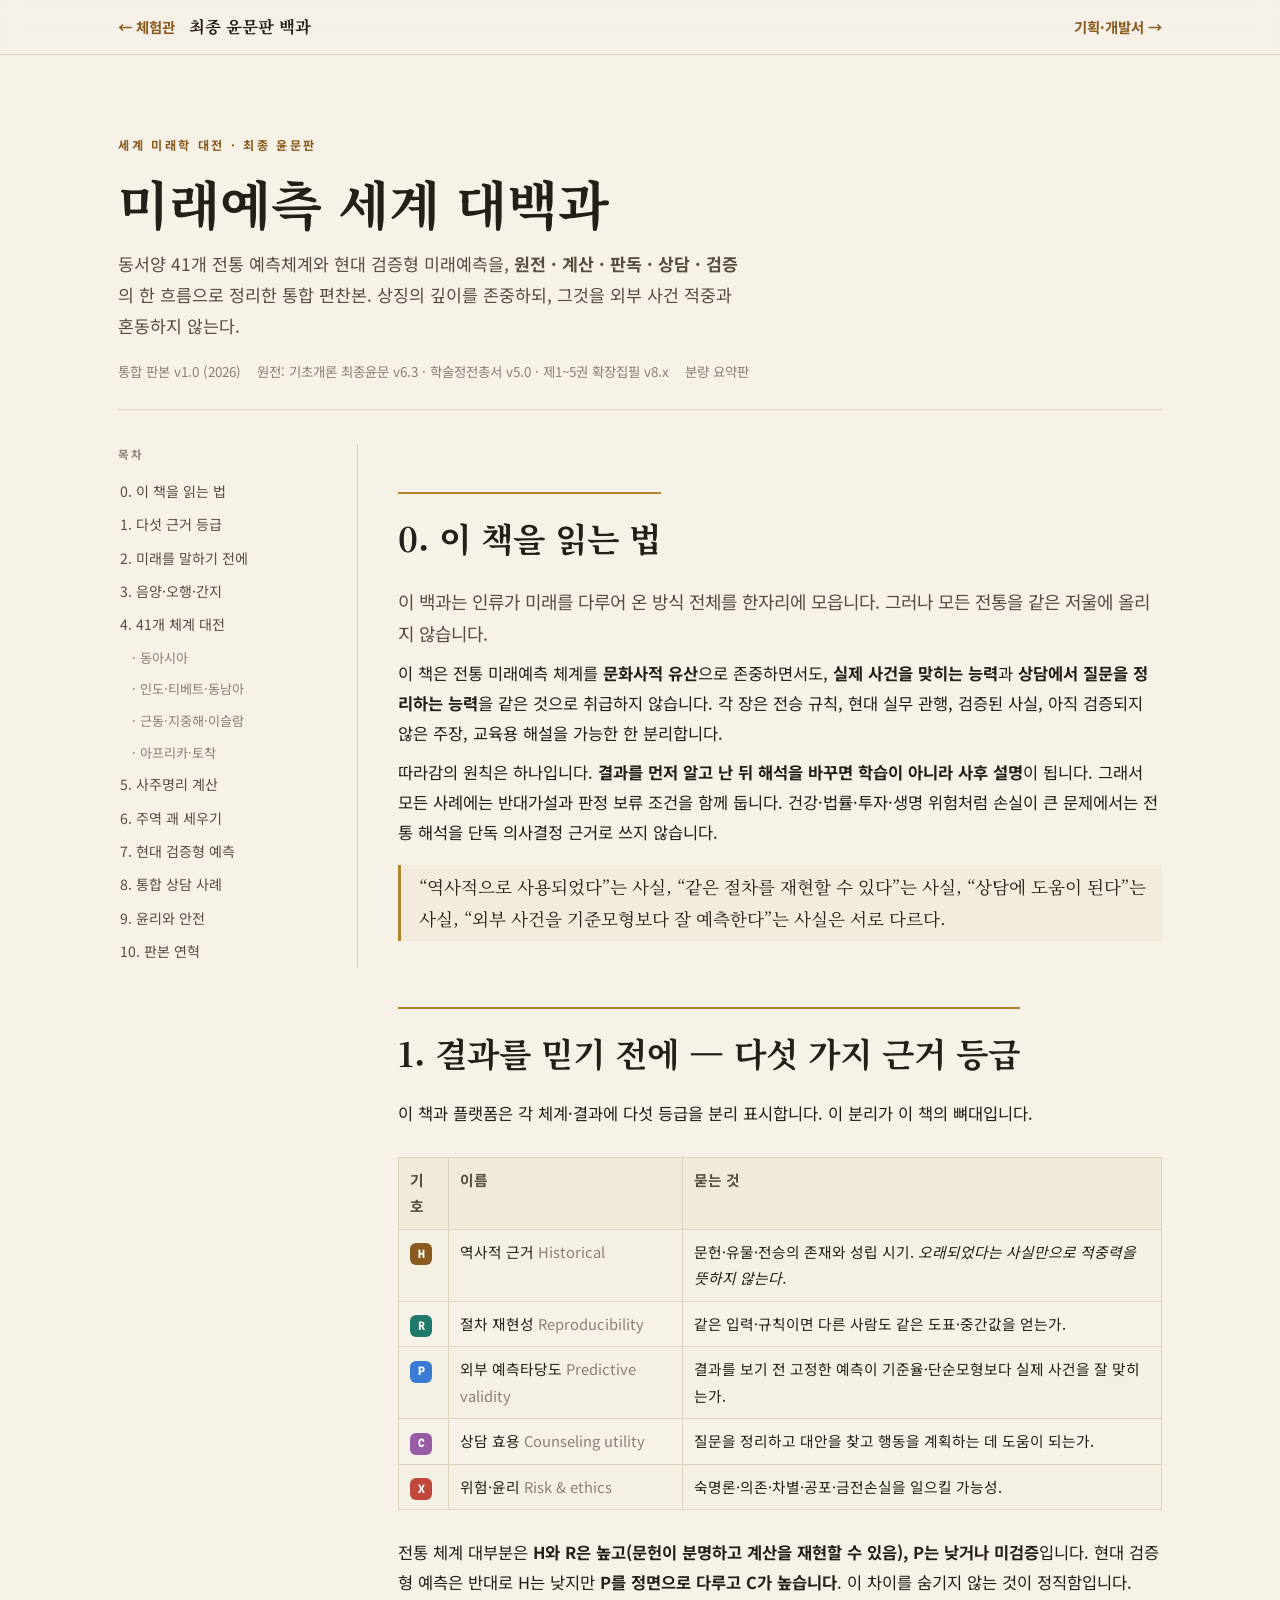
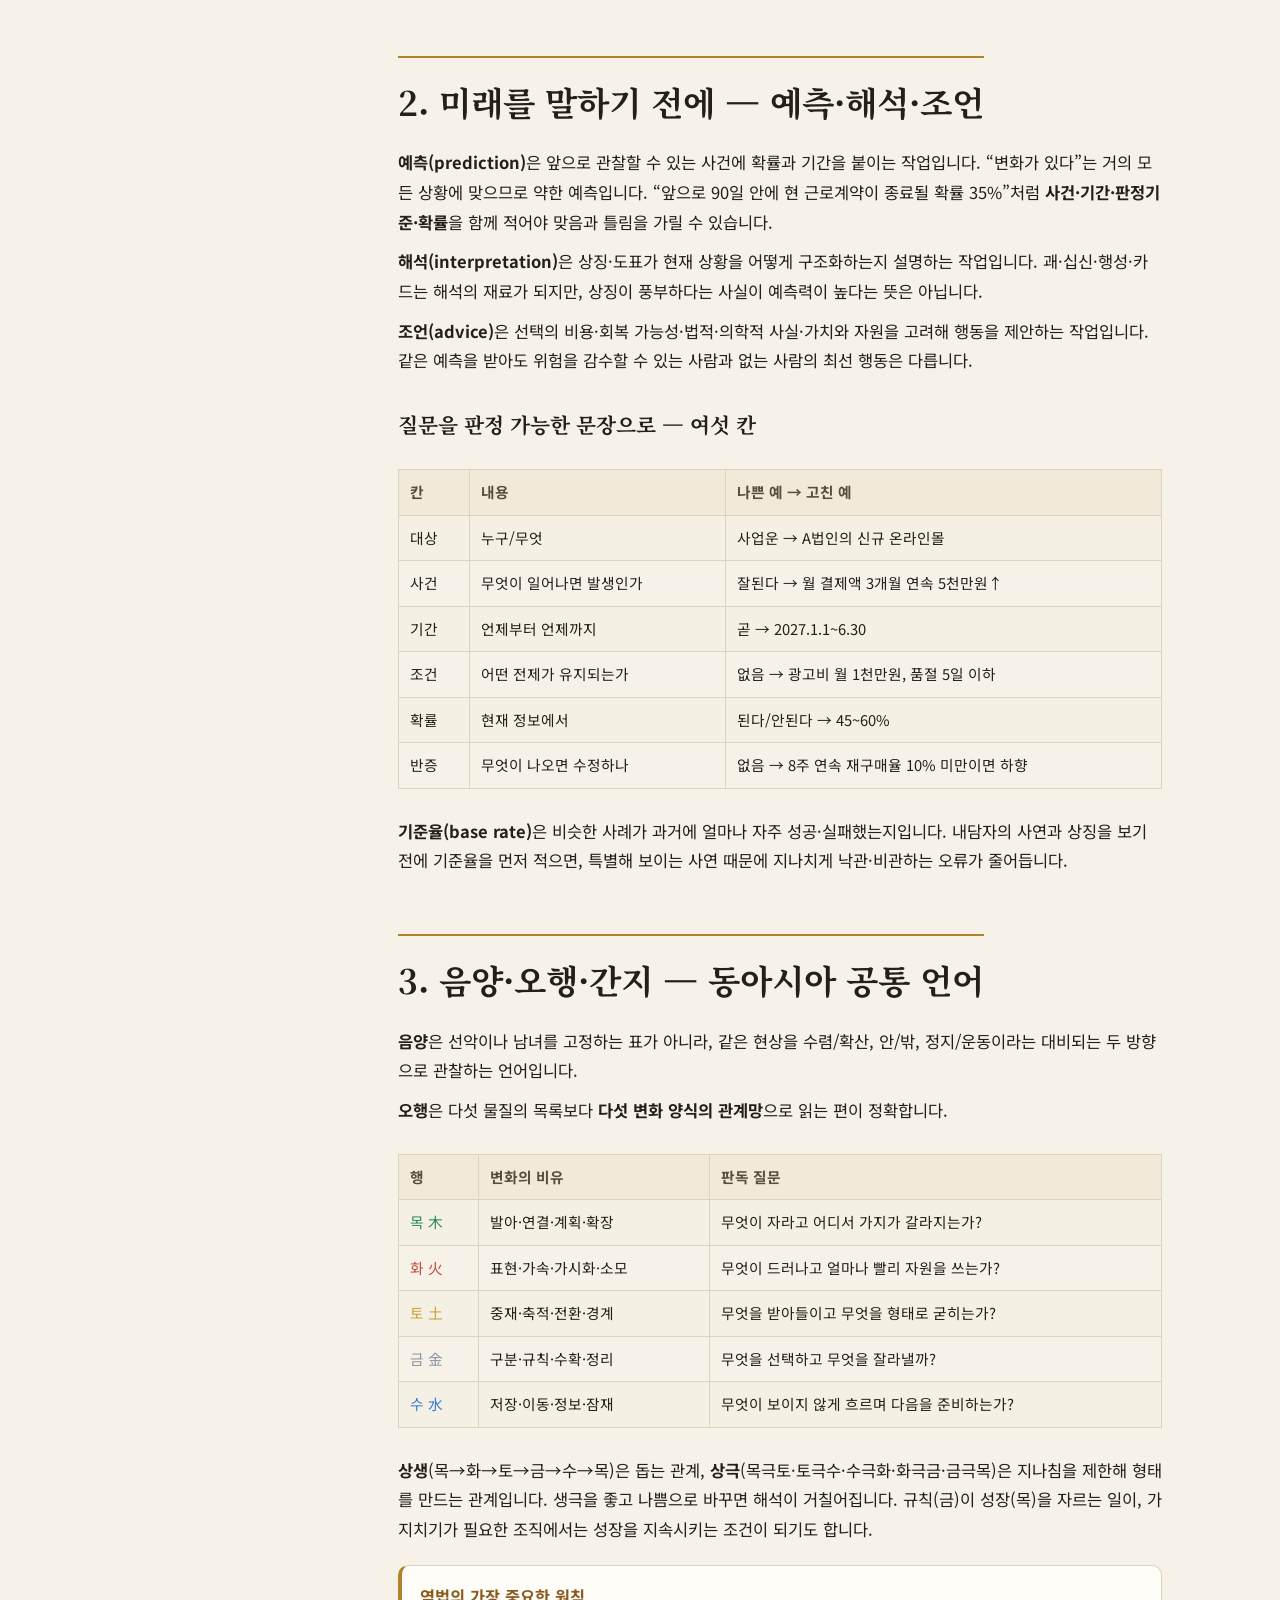
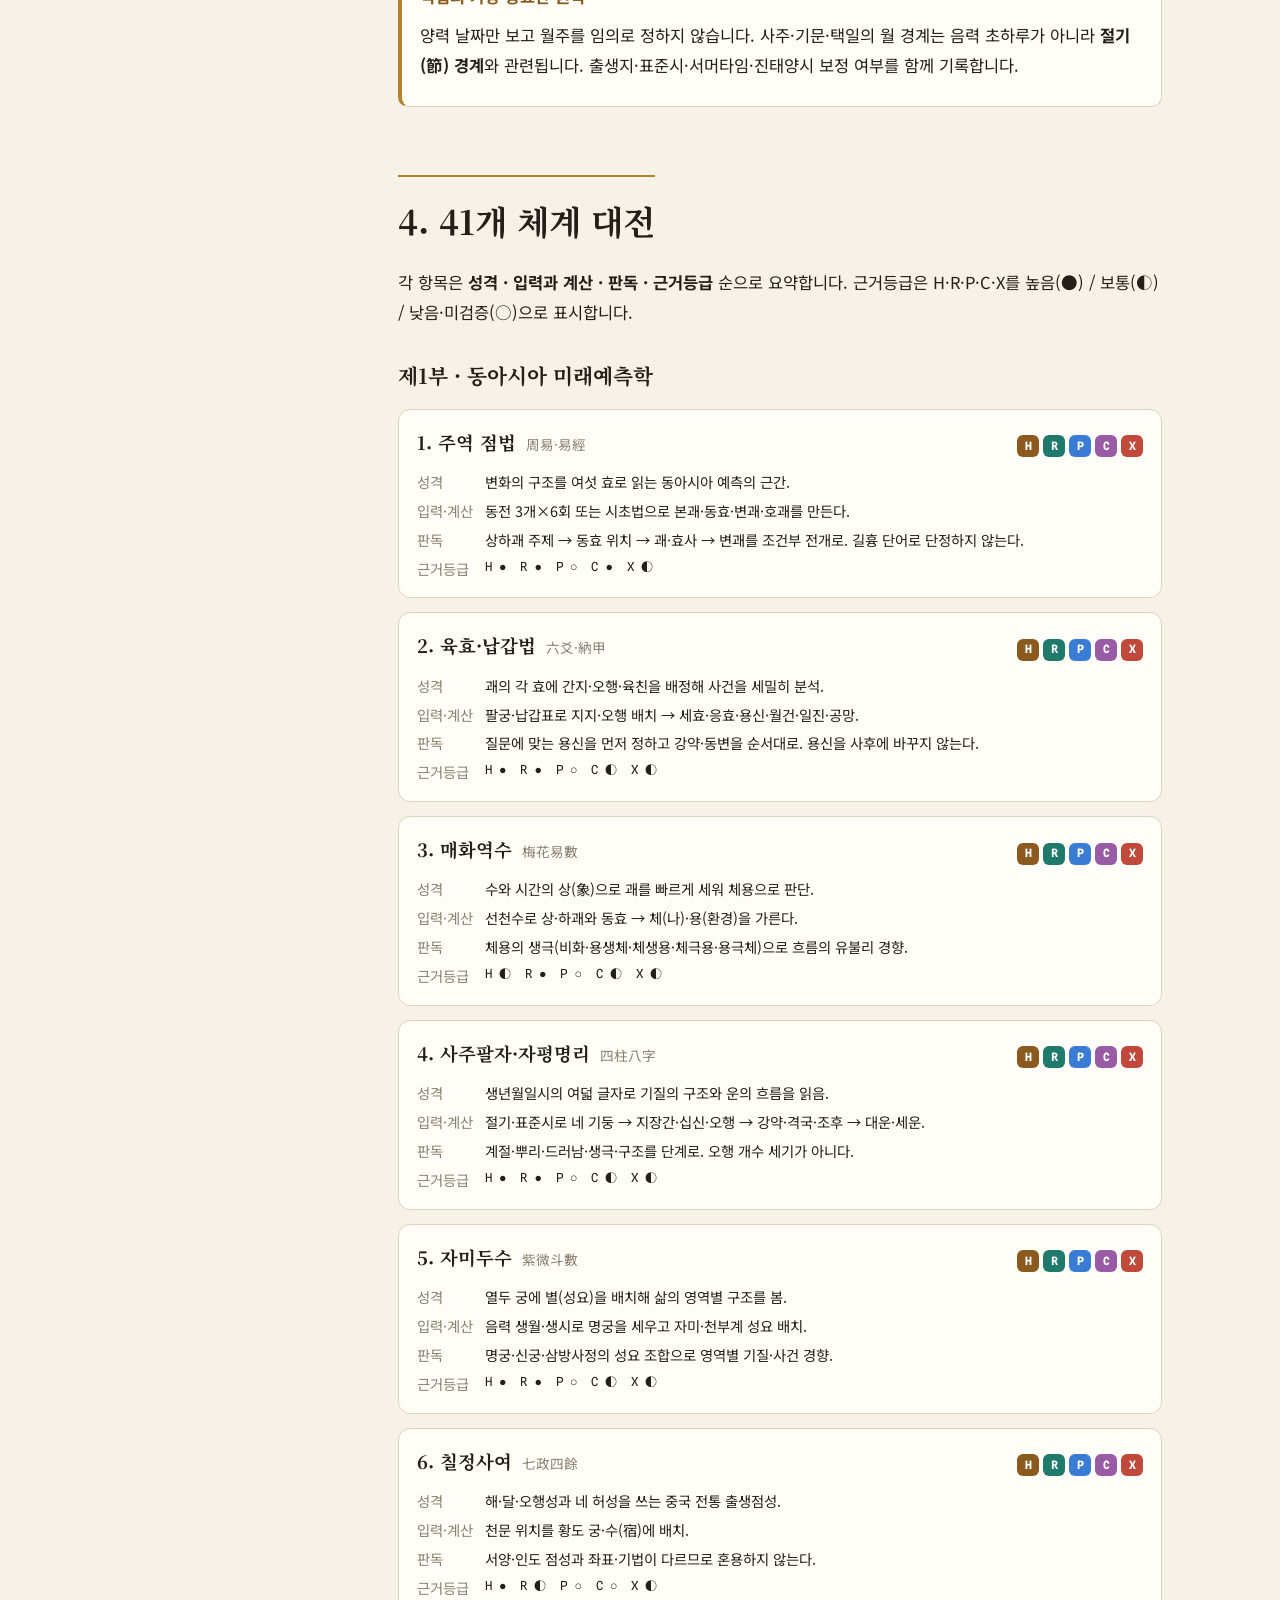
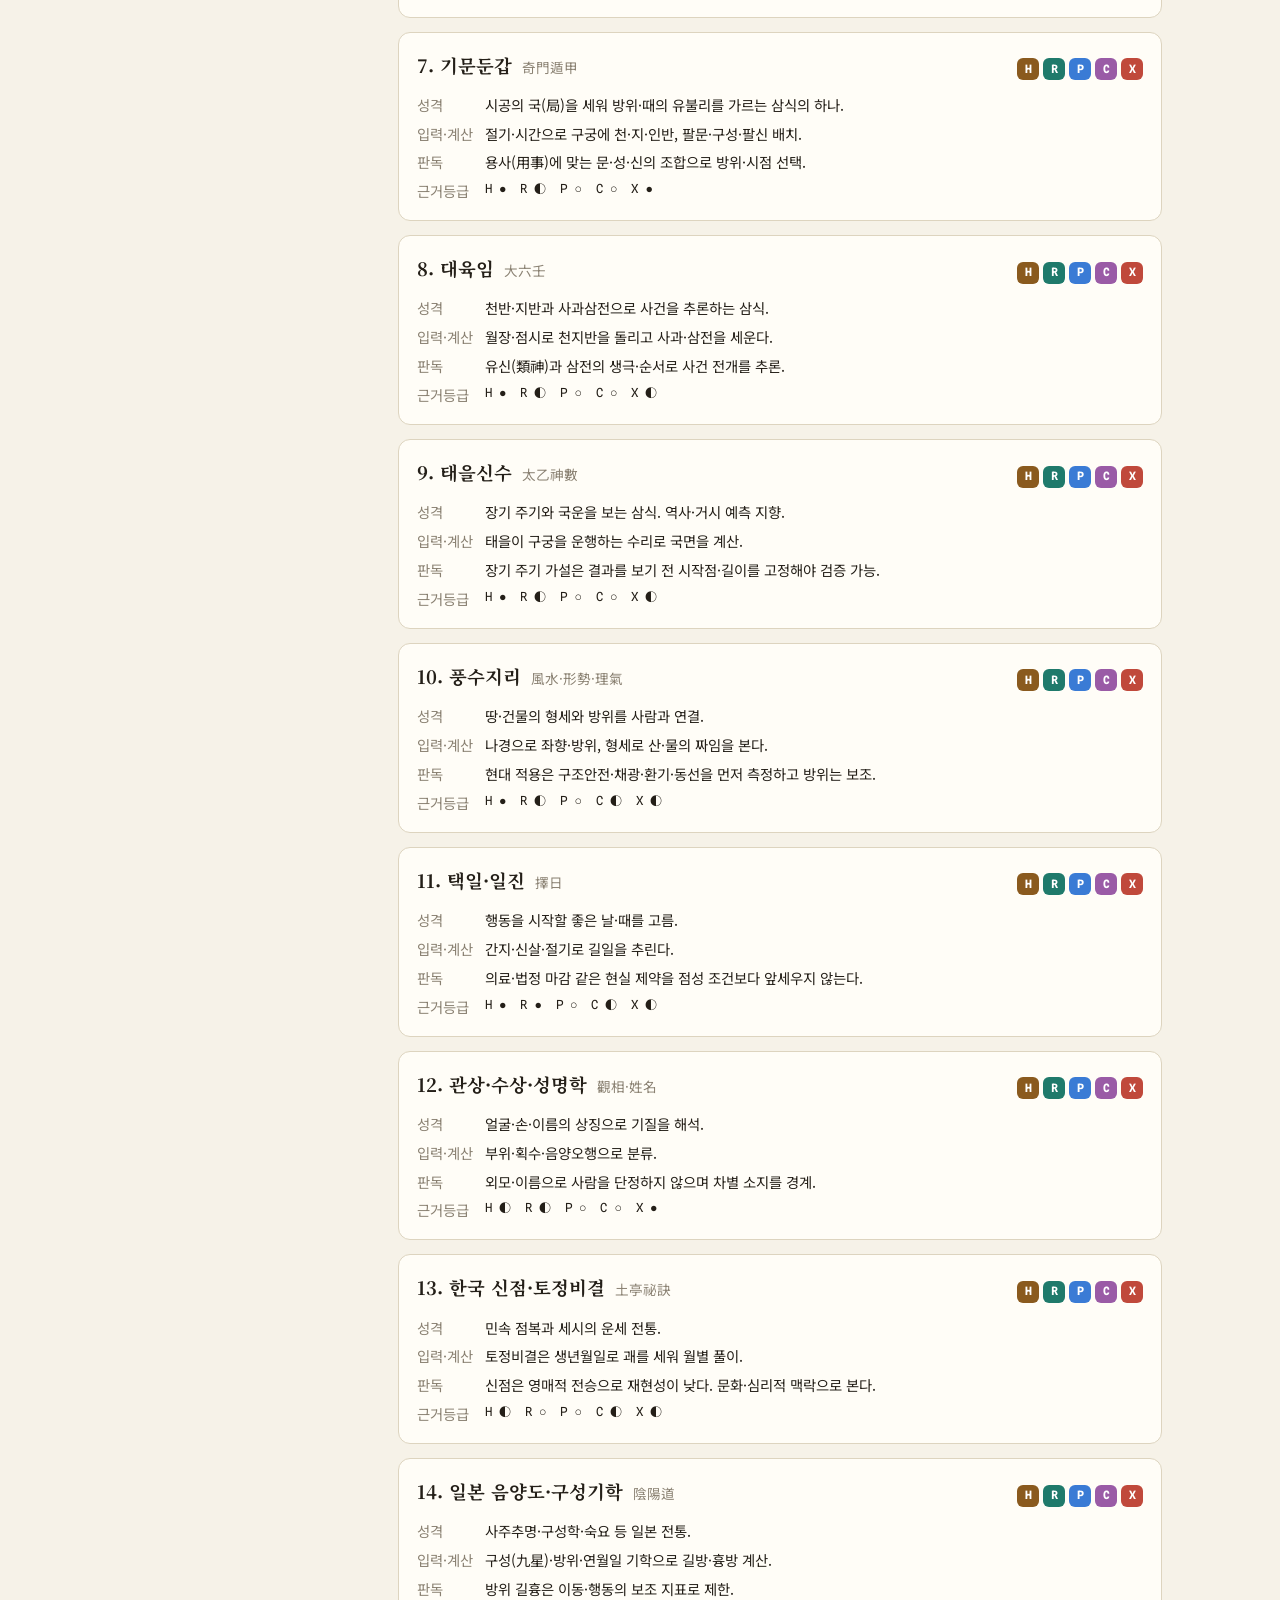
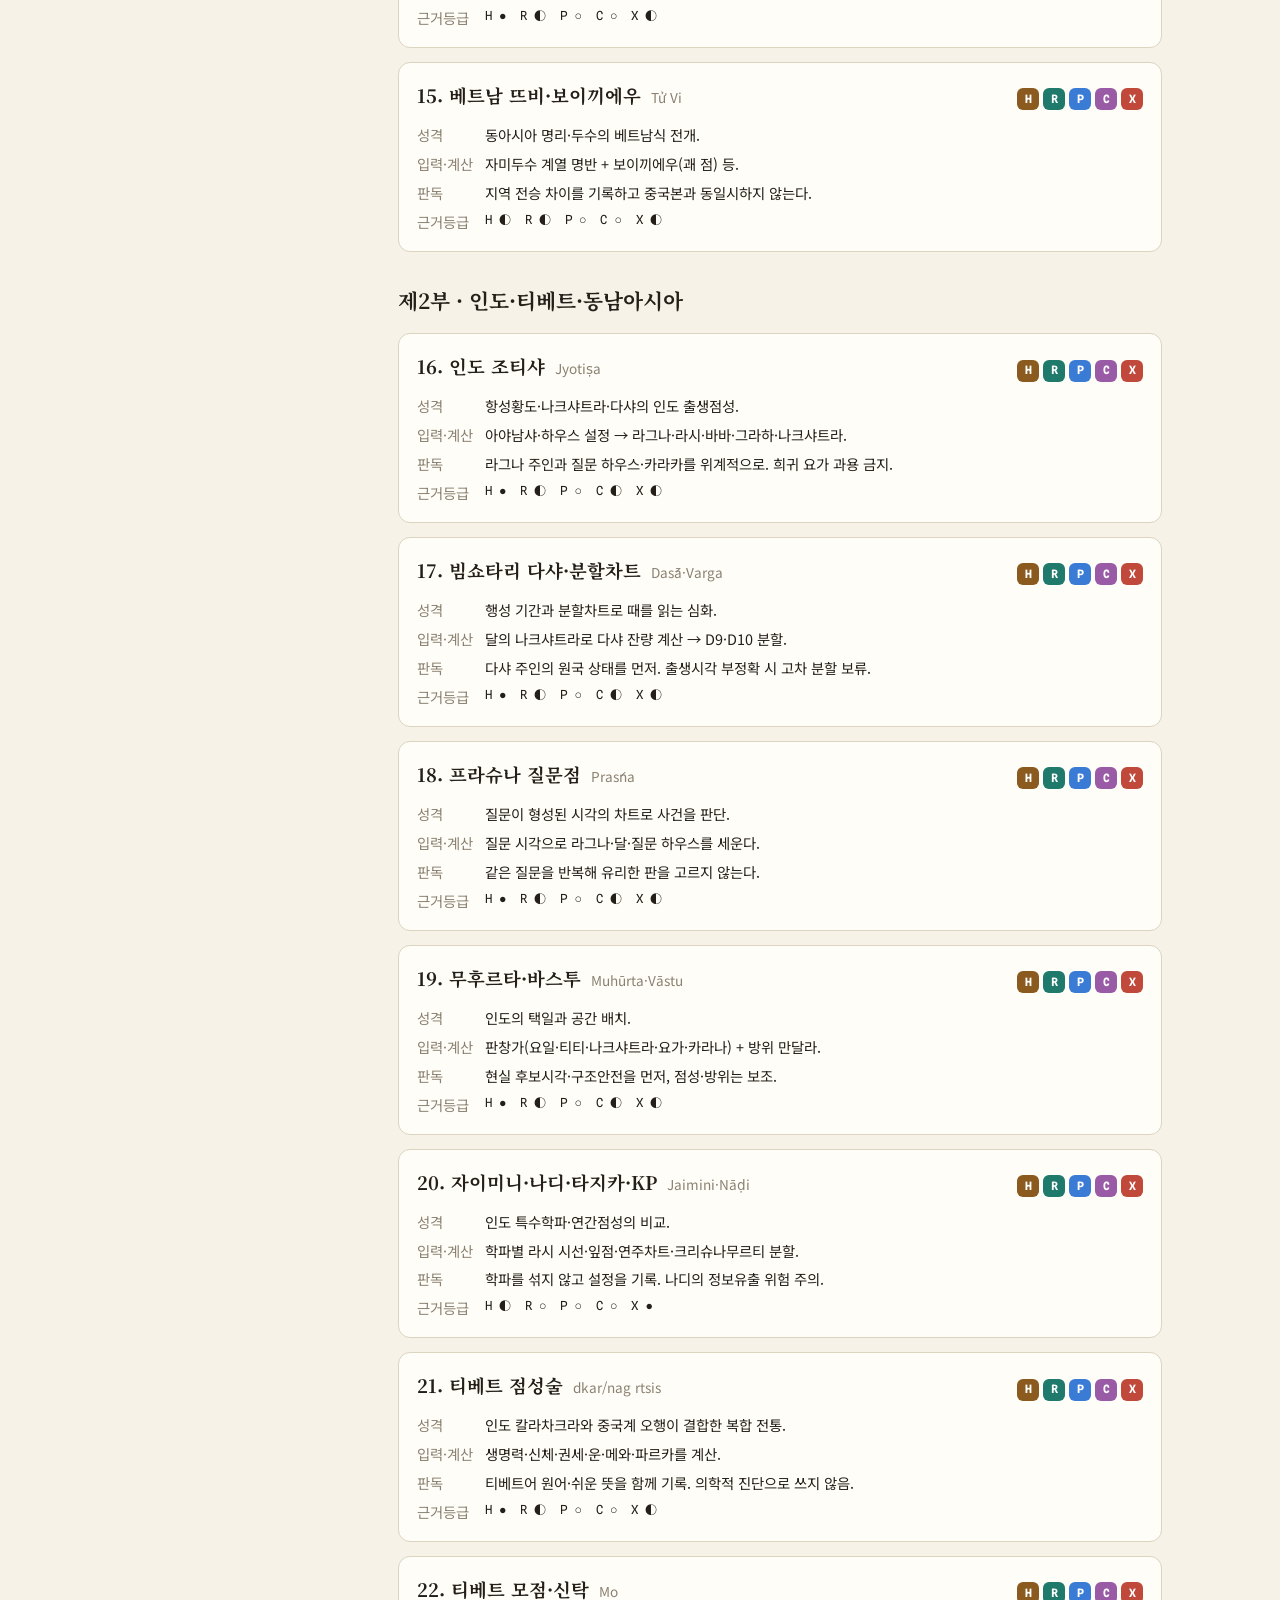
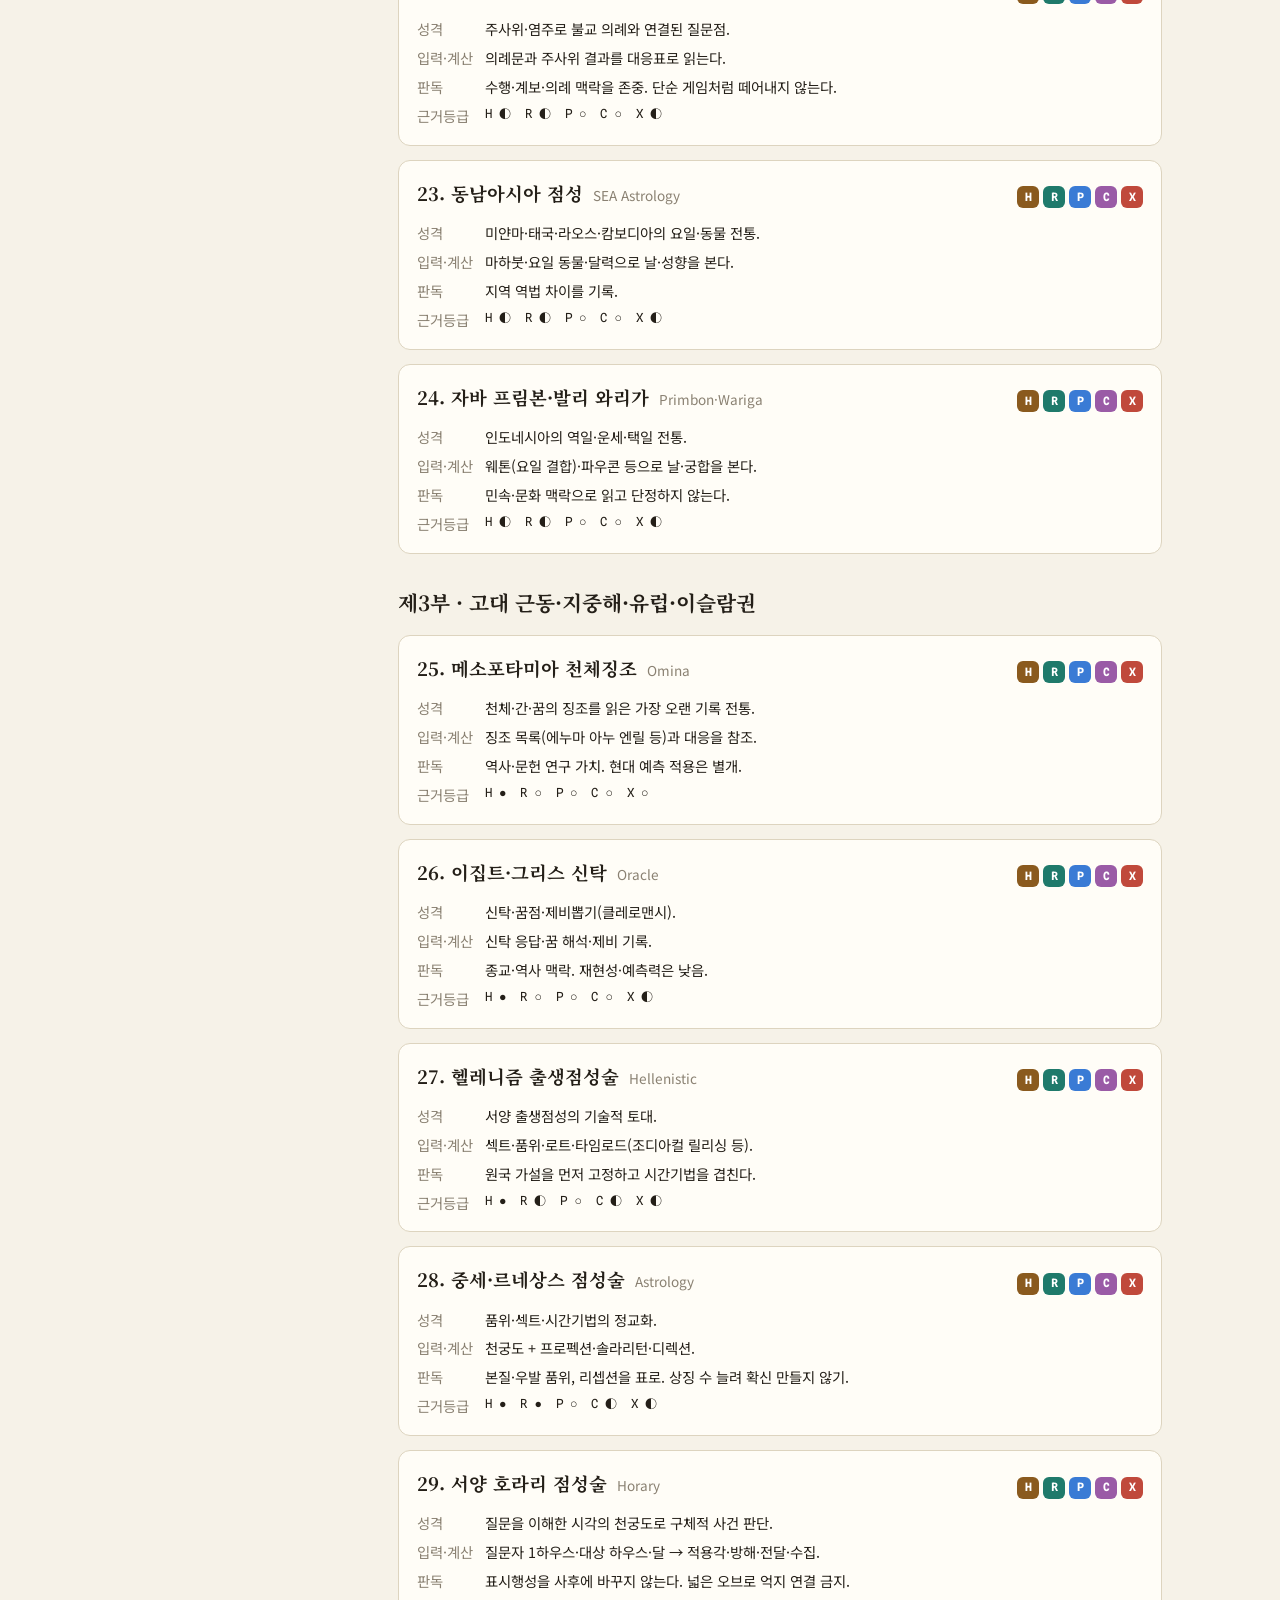
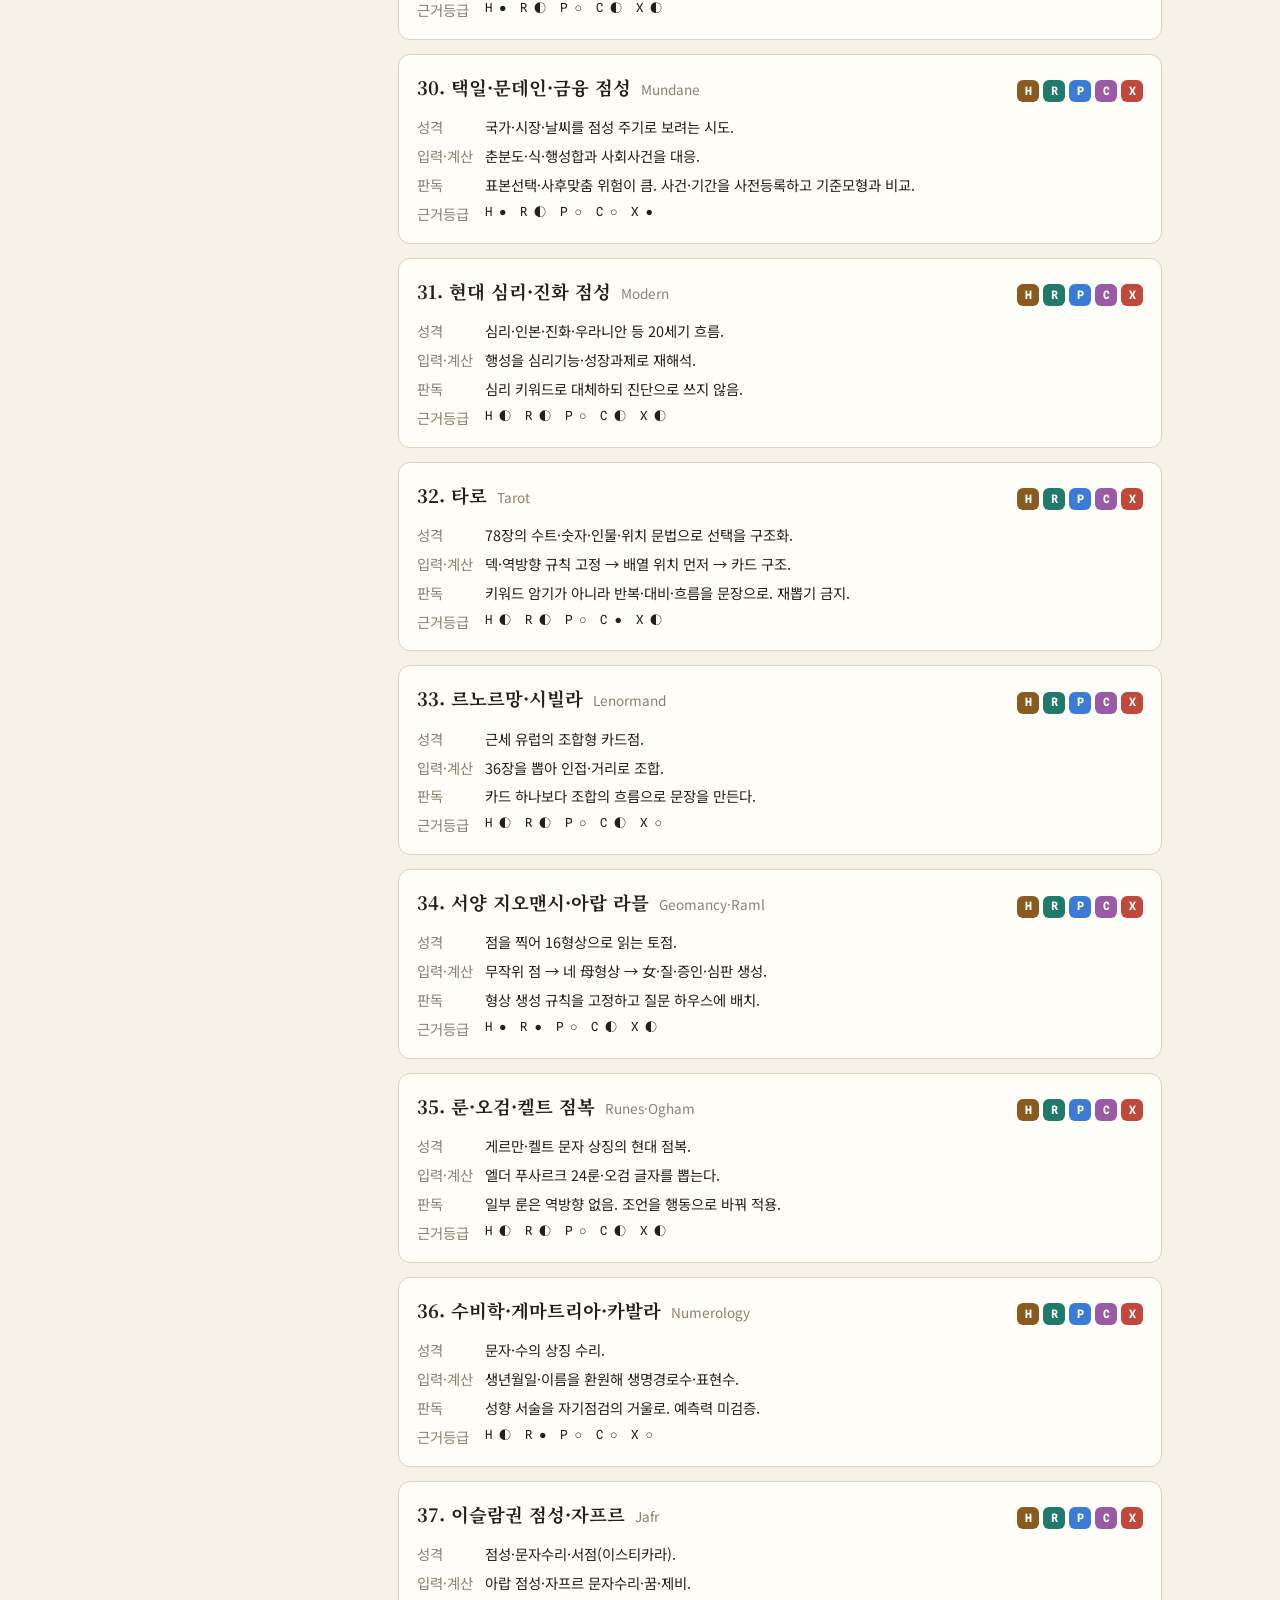
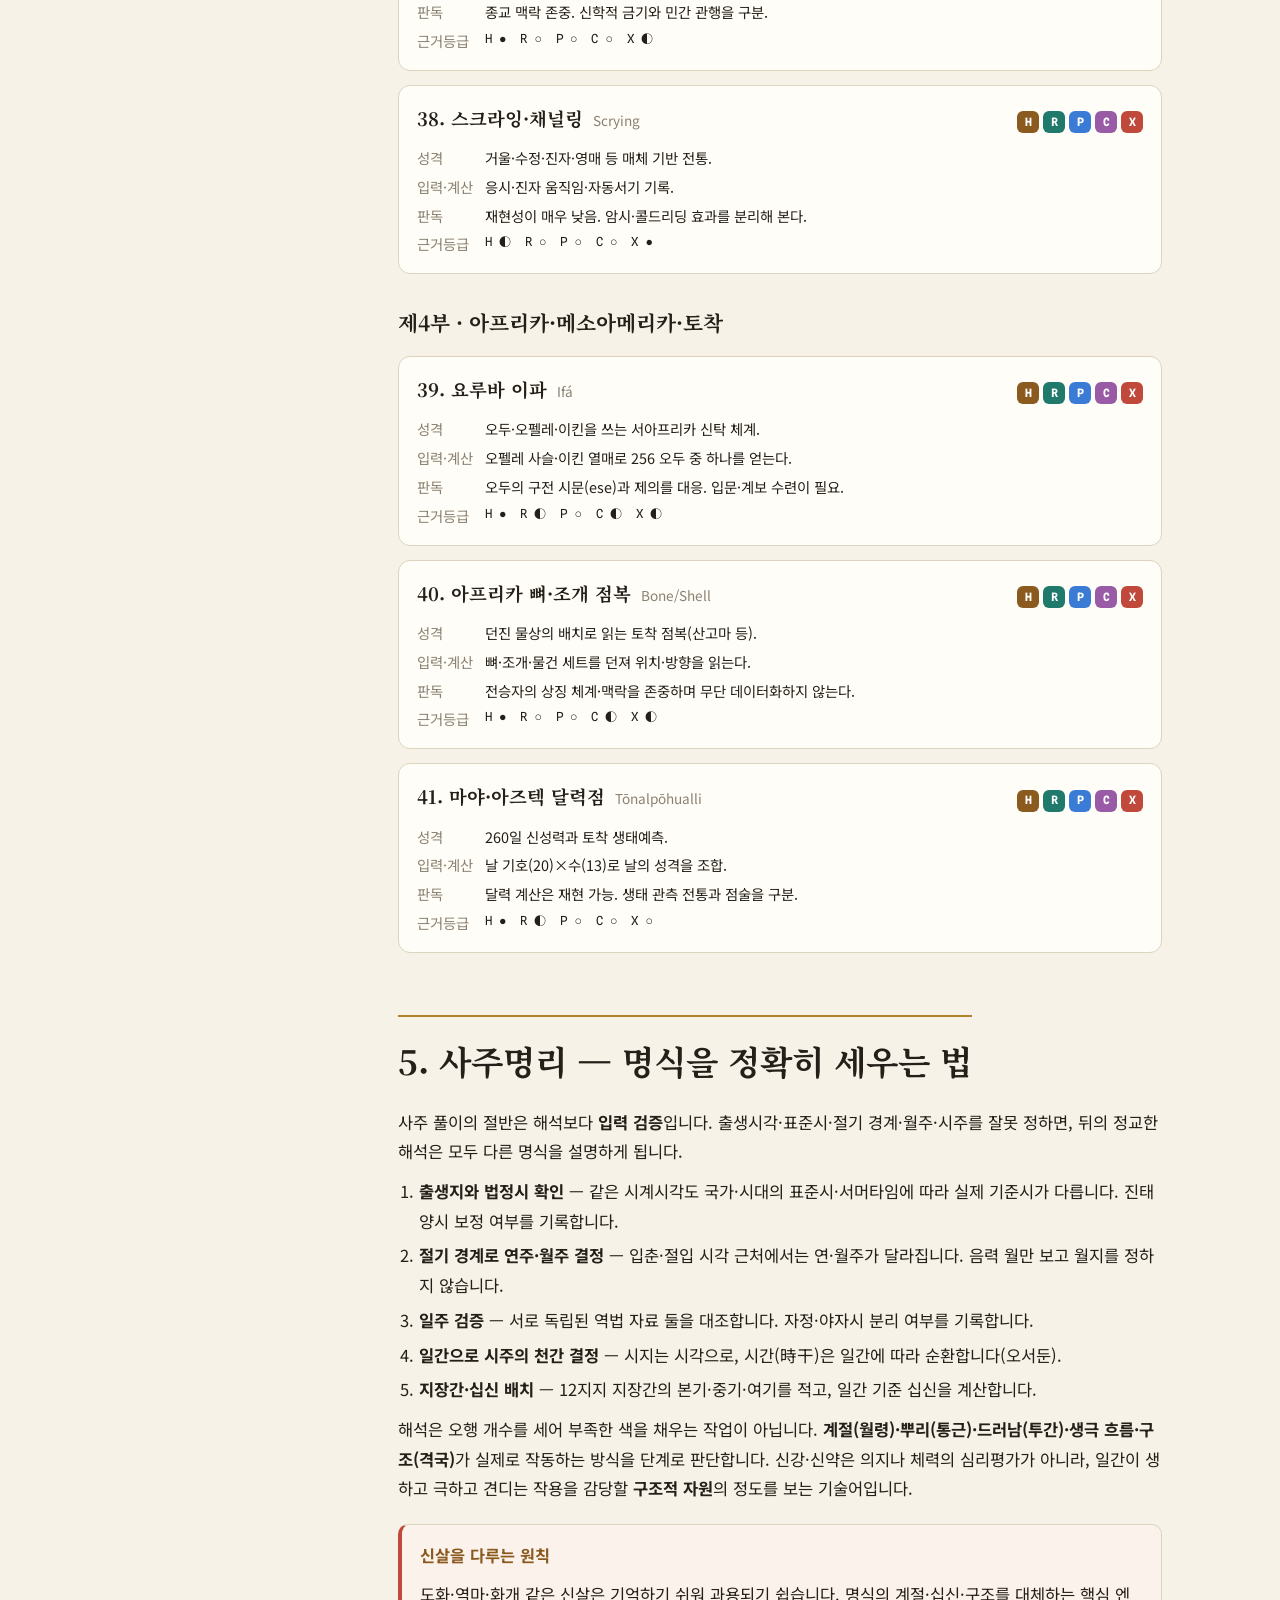
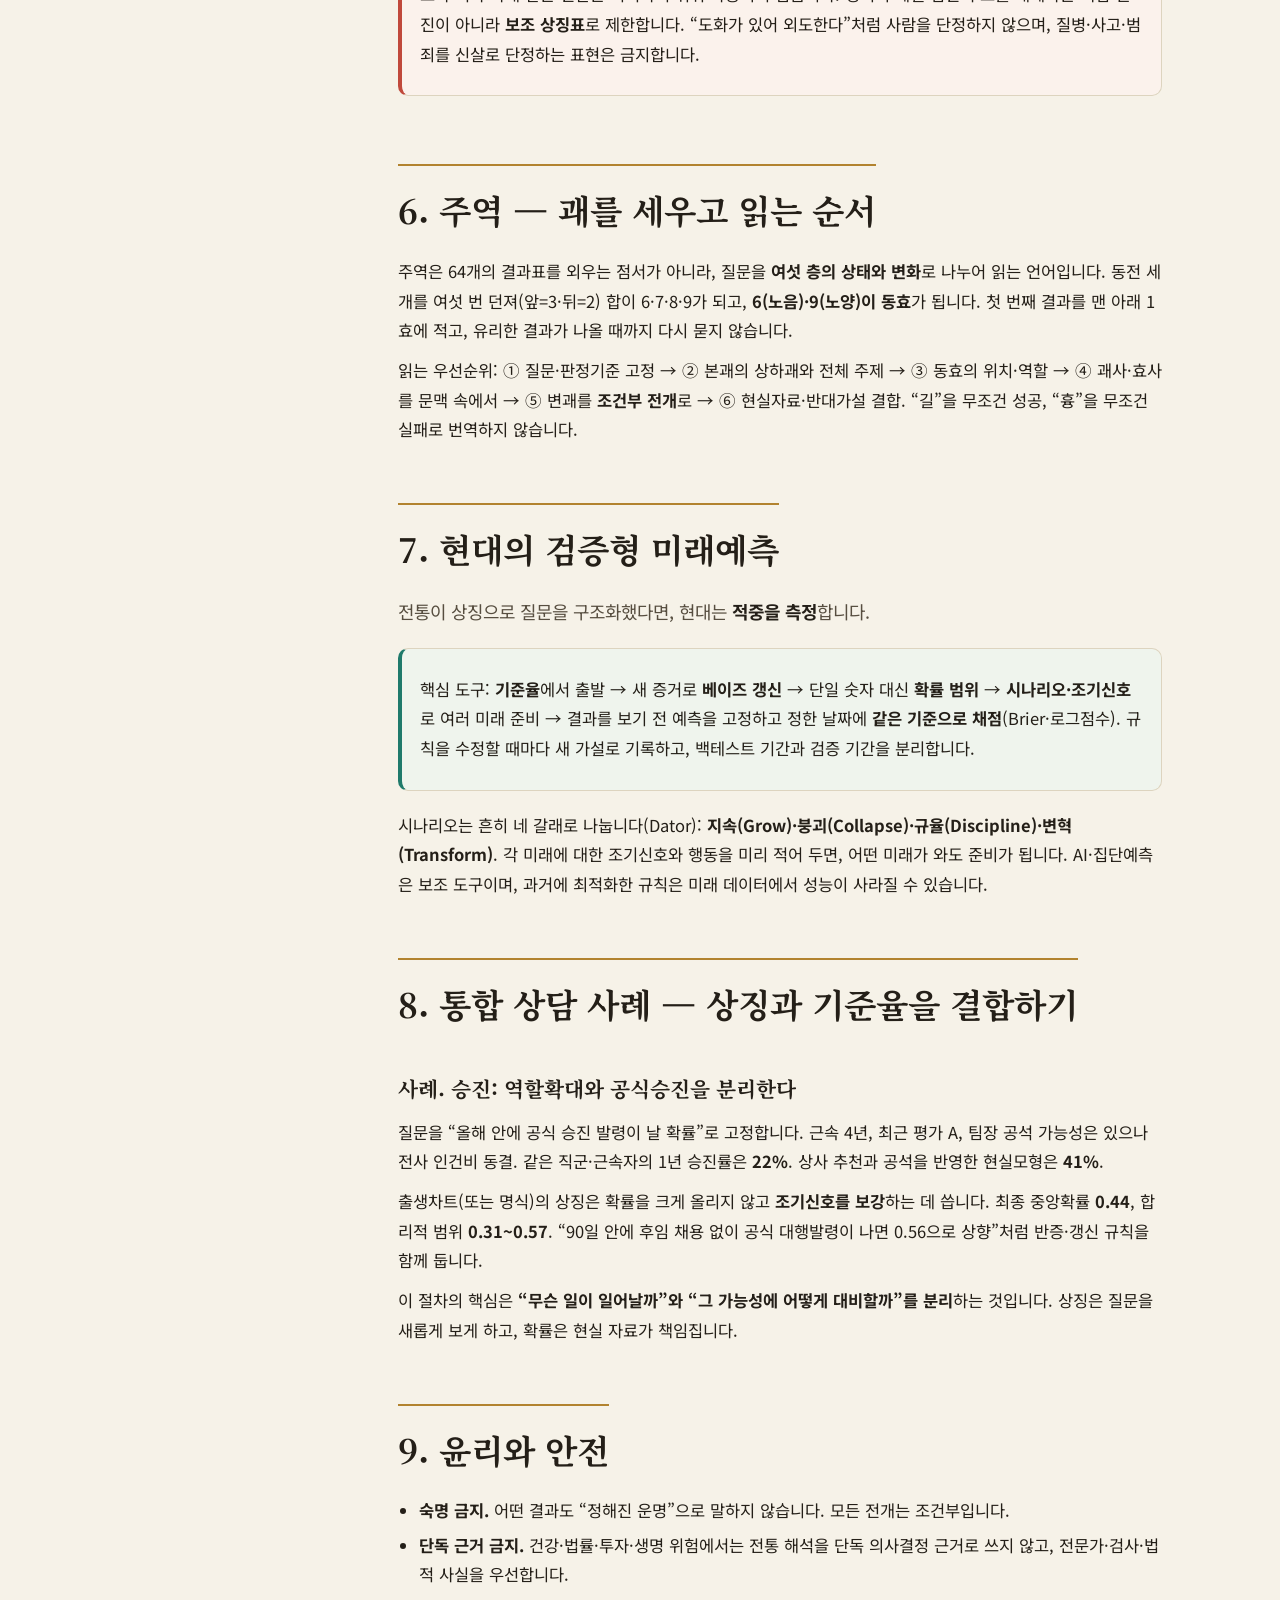
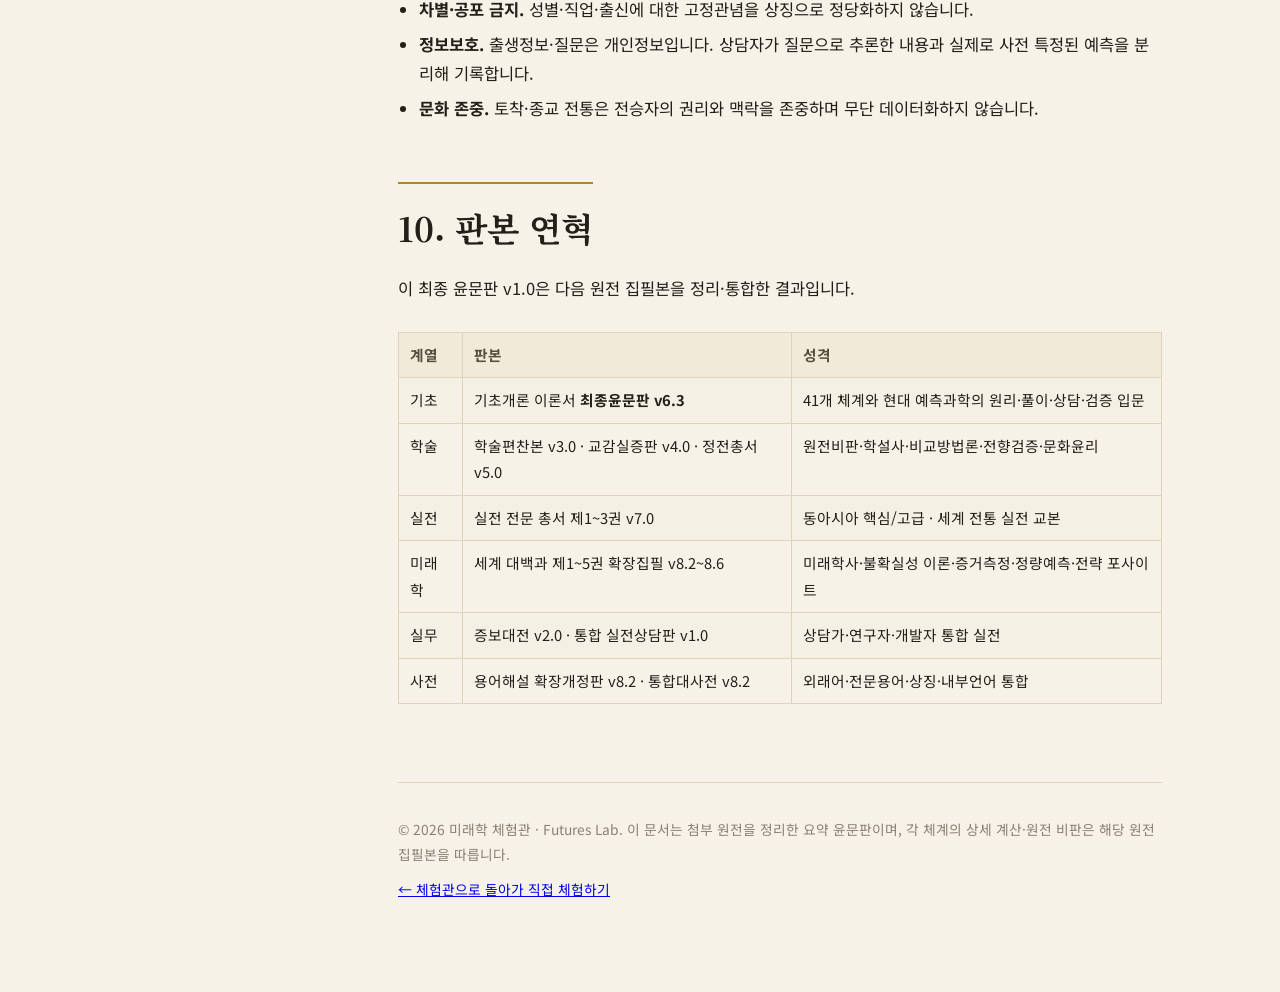
==== docs/final-encyclopedia.html @ f6d97a24 "미래학 체험관 플랫폼 + 최종 윤문판 백과 구축 동서양 41개 전통 예측체계와 현대 검증형 미래예측을 근거등급(H·R·P·C·X)과 함께 체험하는 정적 웹 플랫폼을 구현한다.  플" ====
<!doctype html>
<html lang="ko">
<head>
<meta charset="utf-8">
<meta name="viewport" content="width=device-width,initial-scale=1,viewport-fit=cover">
<title>미래예측 세계 대백과 — 최종 윤문판</title>
<meta name="description" content="동서양 41개 전통 예측체계와 현대 검증형 미래예측을 하나로 정리한 최종 윤문판. 원전·계산·판독·상담·검증과 다섯 근거등급.">
<link rel="preconnect" href="https://fonts.googleapis.com"><link rel="preconnect" href="https://fonts.gstatic.com" crossorigin>
<link rel="stylesheet" href="https://fonts.googleapis.com/css2?family=Noto+Sans+KR:wght@400;500;700&family=Noto+Serif+KR:wght@500;700;900&family=Spline+Sans+Mono:wght@500;700&display=swap">
<link rel="stylesheet" href="doc.css">
<link rel="icon" href="data:image/svg+xml,%3Csvg xmlns='http://www.w3.org/2000/svg' viewBox='0 0 48 48'%3E%3Ccircle cx='24' cy='24' r='20' fill='%230e1222'/%3E%3Cpath d='M24 6 L27 21 L42 24 L27 27 L24 42 L21 27 L6 24 L21 21 Z' fill='%23e7b45a'/%3E%3C/svg%3E">
</head>
<body>
<div class="doc-top"><div class="in"><a class="home" href="../index.html">← 체험관</a><span class="t">최종 윤문판 백과</span><span class="sp"></span><a class="home" href="plan.html">기획·개발서 →</a></div></div>

<div class="wrap">
  <header class="hero">
    <div class="kick">세계 미래학 대전 · 최종 윤문판</div>
    <h1>미래예측 세계 대백과</h1>
    <p class="sub">동서양 41개 전통 예측체계와 현대 검증형 미래예측을, <strong>원전 · 계산 · 판독 · 상담 · 검증</strong>의 한 흐름으로 정리한 통합 편찬본. 상징의 깊이를 존중하되, 그것을 외부 사건 적중과 혼동하지 않는다.</p>
    <div class="meta"><span>통합 판본 v1.0 (2026)</span><span>원전: 기초개론 최종윤문 v6.3 · 학술정전총서 v5.0 · 제1~5권 확장집필 v8.x</span><span>분량 요약판</span></div>
  </header>

  <div class="layout">
    <nav class="toc" aria-label="목차">
      <h4>목차</h4>
      <a href="#intro">0. 이 책을 읽는 법</a>
      <a href="#evidence">1. 다섯 근거 등급</a>
      <a href="#method">2. 미래를 말하기 전에</a>
      <a href="#basics">3. 음양·오행·간지</a>
      <a href="#atlas">4. 41개 체계 대전</a>
      <a class="lv2" href="#p2">· 동아시아</a>
      <a class="lv2" href="#p3">· 인도·티베트·동남아</a>
      <a class="lv2" href="#p4">· 근동·지중해·이슬람</a>
      <a class="lv2" href="#p5">· 아프리카·토착</a>
      <a href="#saju">5. 사주명리 계산</a>
      <a href="#iching">6. 주역 괘 세우기</a>
      <a href="#modern">7. 현대 검증형 예측</a>
      <a href="#cases">8. 통합 상담 사례</a>
      <a href="#ethics">9. 윤리와 안전</a>
      <a href="#versions">10. 판본 연혁</a>
    </nav>

    <article>
      <h2 id="intro">0. 이 책을 읽는 법</h2>
      <p class="lead">이 백과는 인류가 미래를 다루어 온 방식 전체를 한자리에 모읍니다. 그러나 모든 전통을 같은 저울에 올리지 않습니다.</p>
      <p>이 책은 전통 미래예측 체계를 <strong>문화사적 유산</strong>으로 존중하면서도, <strong>실제 사건을 맞히는 능력</strong>과 <strong>상담에서 질문을 정리하는 능력</strong>을 같은 것으로 취급하지 않습니다. 각 장은 전승 규칙, 현대 실무 관행, 검증된 사실, 아직 검증되지 않은 주장, 교육용 해설을 가능한 한 분리합니다.</p>
      <p>따라감의 원칙은 하나입니다. <strong>결과를 먼저 알고 난 뒤 해석을 바꾸면 학습이 아니라 사후 설명</strong>이 됩니다. 그래서 모든 사례에는 반대가설과 판정 보류 조건을 함께 둡니다. 건강·법률·투자·생명 위험처럼 손실이 큰 문제에서는 전통 해석을 단독 의사결정 근거로 쓰지 않습니다.</p>
      <blockquote>“역사적으로 사용되었다”는 사실, “같은 절차를 재현할 수 있다”는 사실, “상담에 도움이 된다”는 사실, “외부 사건을 기준모형보다 잘 예측한다”는 사실은 서로 다르다.</blockquote>

      <h2 id="evidence">1. 결과를 믿기 전에 — 다섯 가지 근거 등급</h2>
      <p>이 책과 플랫폼은 각 체계·결과에 다섯 등급을 분리 표시합니다. 이 분리가 이 책의 뼈대입니다.</p>
      <div class="table-scroll"><table>
        <tr><th>기호</th><th>이름</th><th>묻는 것</th></tr>
        <tr><td><span class="grade-chip g-H">H</span></td><td>역사적 근거 <span style="color:var(--ink-faint)">Historical</span></td><td>문헌·유물·전승의 존재와 성립 시기. <em>오래되었다는 사실만으로 적중력을 뜻하지 않는다.</em></td></tr>
        <tr><td><span class="grade-chip g-R">R</span></td><td>절차 재현성 <span style="color:var(--ink-faint)">Reproducibility</span></td><td>같은 입력·규칙이면 다른 사람도 같은 도표·중간값을 얻는가.</td></tr>
        <tr><td><span class="grade-chip g-P">P</span></td><td>외부 예측타당도 <span style="color:var(--ink-faint)">Predictive validity</span></td><td>결과를 보기 전 고정한 예측이 기준율·단순모형보다 실제 사건을 잘 맞히는가.</td></tr>
        <tr><td><span class="grade-chip g-C">C</span></td><td>상담 효용 <span style="color:var(--ink-faint)">Counseling utility</span></td><td>질문을 정리하고 대안을 찾고 행동을 계획하는 데 도움이 되는가.</td></tr>
        <tr><td><span class="grade-chip g-X">X</span></td><td>위험·윤리 <span style="color:var(--ink-faint)">Risk &amp; ethics</span></td><td>숙명론·의존·차별·공포·금전손실을 일으킬 가능성.</td></tr>
      </table></div>
      <p>전통 체계 대부분은 <strong>H와 R은 높고(문헌이 분명하고 계산을 재현할 수 있음), P는 낮거나 미검증</strong>입니다. 현대 검증형 예측은 반대로 H는 낮지만 <strong>P를 정면으로 다루고 C가 높습니다</strong>. 이 차이를 숨기지 않는 것이 정직함입니다.</p>

      <h2 id="method">2. 미래를 말하기 전에 — 예측·해석·조언</h2>
      <p><strong>예측(prediction)</strong>은 앞으로 관찰할 수 있는 사건에 확률과 기간을 붙이는 작업입니다. “변화가 있다”는 거의 모든 상황에 맞으므로 약한 예측입니다. “앞으로 90일 안에 현 근로계약이 종료될 확률 35%”처럼 <strong>사건·기간·판정기준·확률</strong>을 함께 적어야 맞음과 틀림을 가릴 수 있습니다.</p>
      <p><strong>해석(interpretation)</strong>은 상징·도표가 현재 상황을 어떻게 구조화하는지 설명하는 작업입니다. 괘·십신·행성·카드는 해석의 재료가 되지만, 상징이 풍부하다는 사실이 예측력이 높다는 뜻은 아닙니다.</p>
      <p><strong>조언(advice)</strong>은 선택의 비용·회복 가능성·법적·의학적 사실·가치와 자원을 고려해 행동을 제안하는 작업입니다. 같은 예측을 받아도 위험을 감수할 수 있는 사람과 없는 사람의 최선 행동은 다릅니다.</p>
      <h3>질문을 판정 가능한 문장으로 — 여섯 칸</h3>
      <div class="table-scroll"><table>
        <tr><th>칸</th><th>내용</th><th>나쁜 예 → 고친 예</th></tr>
        <tr><td>대상</td><td>누구/무엇</td><td>사업운 → A법인의 신규 온라인몰</td></tr>
        <tr><td>사건</td><td>무엇이 일어나면 발생인가</td><td>잘된다 → 월 결제액 3개월 연속 5천만원↑</td></tr>
        <tr><td>기간</td><td>언제부터 언제까지</td><td>곧 → 2027.1.1~6.30</td></tr>
        <tr><td>조건</td><td>어떤 전제가 유지되는가</td><td>없음 → 광고비 월 1천만원, 품절 5일 이하</td></tr>
        <tr><td>확률</td><td>현재 정보에서</td><td>된다/안된다 → 45~60%</td></tr>
        <tr><td>반증</td><td>무엇이 나오면 수정하나</td><td>없음 → 8주 연속 재구매율 10% 미만이면 하향</td></tr>
      </table></div>
      <p><strong>기준율(base rate)</strong>은 비슷한 사례가 과거에 얼마나 자주 성공·실패했는지입니다. 내담자의 사연과 상징을 보기 전에 기준율을 먼저 적으면, 특별해 보이는 사연 때문에 지나치게 낙관·비관하는 오류가 줄어듭니다.</p>

      <h2 id="basics">3. 음양·오행·간지 — 동아시아 공통 언어</h2>
      <p><strong>음양</strong>은 선악이나 남녀를 고정하는 표가 아니라, 같은 현상을 수렴/확산, 안/밖, 정지/운동이라는 대비되는 두 방향으로 관찰하는 언어입니다.</p>
      <p><strong>오행</strong>은 다섯 물질의 목록보다 <strong>다섯 변화 양식의 관계망</strong>으로 읽는 편이 정확합니다.</p>
      <div class="table-scroll"><table>
        <tr><th>행</th><th>변화의 비유</th><th>판독 질문</th></tr>
        <tr><td style="color:var(--good)">목 木</td><td>발아·연결·계획·확장</td><td>무엇이 자라고 어디서 가지가 갈라지는가?</td></tr>
        <tr><td style="color:var(--bad)">화 火</td><td>표현·가속·가시화·소모</td><td>무엇이 드러나고 얼마나 빨리 자원을 쓰는가?</td></tr>
        <tr><td style="color:#caa23b">토 土</td><td>중재·축적·전환·경계</td><td>무엇을 받아들이고 무엇을 형태로 굳히는가?</td></tr>
        <tr><td style="color:#8b94a0">금 金</td><td>구분·규칙·수확·정리</td><td>무엇을 선택하고 무엇을 잘라낼까?</td></tr>
        <tr><td style="color:#3a7bd5">수 水</td><td>저장·이동·정보·잠재</td><td>무엇이 보이지 않게 흐르며 다음을 준비하는가?</td></tr>
      </table></div>
      <p><strong>상생</strong>(목→화→토→금→수→목)은 돕는 관계, <strong>상극</strong>(목극토·토극수·수극화·화극금·금극목)은 지나침을 제한해 형태를 만드는 관계입니다. 생극을 좋고 나쁨으로 바꾸면 해석이 거칠어집니다. 규칙(금)이 성장(목)을 자르는 일이, 가지치기가 필요한 조직에서는 성장을 지속시키는 조건이 되기도 합니다.</p>
      <div class="callout"><h4>역법의 가장 중요한 원칙</h4><p>양력 날짜만 보고 월주를 임의로 정하지 않습니다. 사주·기문·택일의 월 경계는 음력 초하루가 아니라 <strong>절기(節) 경계</strong>와 관련됩니다. 출생지·표준시·서머타임·진태양시 보정 여부를 함께 기록합니다.</p></div>

      <h2 id="atlas">4. 41개 체계 대전</h2>
      <p>각 항목은 <strong>성격 · 입력과 계산 · 판독 · 근거등급</strong> 순으로 요약합니다. 근거등급은 H·R·P·C·X를 높음(●) / 보통(◐) / 낮음·미검증(○)으로 표시합니다.</p>

      <h3 id="p2">제1부 · 동아시아 미래예측학</h3>
      <div id="atlas-east"></div>

      <h3 id="p3">제2부 · 인도·티베트·동남아시아</h3>
      <div id="atlas-india"></div>

      <h3 id="p4">제3부 · 고대 근동·지중해·유럽·이슬람권</h3>
      <div id="atlas-west"></div>

      <h3 id="p5">제4부 · 아프리카·메소아메리카·토착</h3>
      <div id="atlas-africa"></div>

      <h2 id="saju">5. 사주명리 — 명식을 정확히 세우는 법</h2>
      <p>사주 풀이의 절반은 해석보다 <strong>입력 검증</strong>입니다. 출생시각·표준시·절기 경계·월주·시주를 잘못 정하면, 뒤의 정교한 해석은 모두 다른 명식을 설명하게 됩니다.</p>
      <ol>
        <li><strong>출생지와 법정시 확인</strong> — 같은 시계시각도 국가·시대의 표준시·서머타임에 따라 실제 기준시가 다릅니다. 진태양시 보정 여부를 기록합니다.</li>
        <li><strong>절기 경계로 연주·월주 결정</strong> — 입춘·절입 시각 근처에서는 연·월주가 달라집니다. 음력 월만 보고 월지를 정하지 않습니다.</li>
        <li><strong>일주 검증</strong> — 서로 독립된 역법 자료 둘을 대조합니다. 자정·야자시 분리 여부를 기록합니다.</li>
        <li><strong>일간으로 시주의 천간 결정</strong> — 시지는 시각으로, 시간(時干)은 일간에 따라 순환합니다(오서둔).</li>
        <li><strong>지장간·십신 배치</strong> — 12지지 지장간의 본기·중기·여기를 적고, 일간 기준 십신을 계산합니다.</li>
      </ol>
      <p>해석은 오행 개수를 세어 부족한 색을 채우는 작업이 아닙니다. <strong>계절(월령)·뿌리(통근)·드러남(투간)·생극 흐름·구조(격국)</strong>가 실제로 작동하는 방식을 단계로 판단합니다. 신강·신약은 의지나 체력의 심리평가가 아니라, 일간이 생하고 극하고 견디는 작용을 감당할 <strong>구조적 자원</strong>의 정도를 보는 기술어입니다.</p>
      <div class="callout warn"><h4>신살을 다루는 원칙</h4><p>도화·역마·화개 같은 신살은 기억하기 쉬워 과용되기 쉽습니다. 명식의 계절·십신·구조를 대체하는 핵심 엔진이 아니라 <strong>보조 상징표</strong>로 제한합니다. “도화가 있어 외도한다”처럼 사람을 단정하지 않으며, 질병·사고·범죄를 신살로 단정하는 표현은 금지합니다.</p></div>

      <h2 id="iching">6. 주역 — 괘를 세우고 읽는 순서</h2>
      <p>주역은 64개의 결과표를 외우는 점서가 아니라, 질문을 <strong>여섯 층의 상태와 변화</strong>로 나누어 읽는 언어입니다. 동전 세 개를 여섯 번 던져(앞=3·뒤=2) 합이 6·7·8·9가 되고, <strong>6(노음)·9(노양)이 동효</strong>가 됩니다. 첫 번째 결과를 맨 아래 1효에 적고, 유리한 결과가 나올 때까지 다시 묻지 않습니다.</p>
      <p>읽는 우선순위: ① 질문·판정기준 고정 → ② 본괘의 상하괘와 전체 주제 → ③ 동효의 위치·역할 → ④ 괘사·효사를 문맥 속에서 → ⑤ 변괘를 <strong>조건부 전개</strong>로 → ⑥ 현실자료·반대가설 결합. “길”을 무조건 성공, “흉”을 무조건 실패로 번역하지 않습니다.</p>

      <h2 id="modern">7. 현대의 검증형 미래예측</h2>
      <p class="lead">전통이 상징으로 질문을 구조화했다면, 현대는 <strong>적중을 측정</strong>합니다.</p>
      <div class="callout modern"><p>핵심 도구: <strong>기준율</strong>에서 출발 → 새 증거로 <strong>베이즈 갱신</strong> → 단일 숫자 대신 <strong>확률 범위</strong> → <strong>시나리오·조기신호</strong>로 여러 미래 준비 → 결과를 보기 전 예측을 고정하고 정한 날짜에 <strong>같은 기준으로 채점</strong>(Brier·로그점수). 규칙을 수정할 때마다 새 가설로 기록하고, 백테스트 기간과 검증 기간을 분리합니다.</p></div>
      <p>시나리오는 흔히 네 갈래로 나눕니다(Dator): <strong>지속(Grow)·붕괴(Collapse)·규율(Discipline)·변혁(Transform)</strong>. 각 미래에 대한 조기신호와 행동을 미리 적어 두면, 어떤 미래가 와도 준비가 됩니다. AI·집단예측은 보조 도구이며, 과거에 최적화한 규칙은 미래 데이터에서 성능이 사라질 수 있습니다.</p>

      <h2 id="cases">8. 통합 상담 사례 — 상징과 기준율을 결합하기</h2>
      <h3>사례. 승진: 역할확대와 공식승진을 분리한다</h3>
      <p>질문을 “올해 안에 공식 승진 발령이 날 확률”로 고정합니다. 근속 4년, 최근 평가 A, 팀장 공석 가능성은 있으나 전사 인건비 동결. 같은 직군·근속자의 1년 승진률은 <strong>22%</strong>. 상사 추천과 공석을 반영한 현실모형은 <strong>41%</strong>.</p>
      <p>출생차트(또는 명식)의 상징은 확률을 크게 올리지 않고 <strong>조기신호를 보강</strong>하는 데 씁니다. 최종 중앙확률 <strong>0.44</strong>, 합리적 범위 <strong>0.31~0.57</strong>. “90일 안에 후임 채용 없이 공식 대행발령이 나면 0.56으로 상향”처럼 반증·갱신 규칙을 함께 둡니다.</p>
      <p>이 절차의 핵심은 <strong>“무슨 일이 일어날까”와 “그 가능성에 어떻게 대비할까”를 분리</strong>하는 것입니다. 상징은 질문을 새롭게 보게 하고, 확률은 현실 자료가 책임집니다.</p>

      <h2 id="ethics">9. 윤리와 안전</h2>
      <ul>
        <li><strong>숙명 금지.</strong> 어떤 결과도 “정해진 운명”으로 말하지 않습니다. 모든 전개는 조건부입니다.</li>
        <li><strong>단독 근거 금지.</strong> 건강·법률·투자·생명 위험에서는 전통 해석을 단독 의사결정 근거로 쓰지 않고, 전문가·검사·법적 사실을 우선합니다.</li>
        <li><strong>차별·공포 금지.</strong> 성별·직업·출신에 대한 고정관념을 상징으로 정당화하지 않습니다.</li>
        <li><strong>정보보호.</strong> 출생정보·질문은 개인정보입니다. 상담자가 질문으로 추론한 내용과 실제로 사전 특정된 예측을 분리해 기록합니다.</li>
        <li><strong>문화 존중.</strong> 토착·종교 전통은 전승자의 권리와 맥락을 존중하며 무단 데이터화하지 않습니다.</li>
      </ul>

      <h2 id="versions">10. 판본 연혁</h2>
      <p>이 최종 윤문판 v1.0은 다음 원전 집필본을 정리·통합한 결과입니다.</p>
      <div class="table-scroll"><table>
        <tr><th>계열</th><th>판본</th><th>성격</th></tr>
        <tr><td>기초</td><td>기초개론 이론서 <strong>최종윤문판 v6.3</strong></td><td>41개 체계와 현대 예측과학의 원리·풀이·상담·검증 입문</td></tr>
        <tr><td>학술</td><td>학술편찬본 v3.0 · 교감실증판 v4.0 · 정전총서 v5.0</td><td>원전비판·학설사·비교방법론·전향검증·문화윤리</td></tr>
        <tr><td>실전</td><td>실전 전문 총서 제1~3권 v7.0</td><td>동아시아 핵심/고급 · 세계 전통 실전 교본</td></tr>
        <tr><td>미래학</td><td>세계 대백과 제1~5권 확장집필 v8.2~8.6</td><td>미래학사·불확실성 이론·증거측정·정량예측·전략 포사이트</td></tr>
        <tr><td>실무</td><td>증보대전 v2.0 · 통합 실전상담판 v1.0</td><td>상담가·연구자·개발자 통합 실전</td></tr>
        <tr><td>사전</td><td>용어해설 확장개정판 v8.2 · 통합대사전 v8.2</td><td>외래어·전문용어·상징·내부언어 통합</td></tr>
      </table></div>

      <div class="footer-note">
        <p>© 2026 미래학 체험관 · Futures Lab. 이 문서는 첨부 원전을 정리한 요약 윤문판이며, 각 체계의 상세 계산·원전 비판은 해당 원전 집필본을 따릅니다.</p>
        <p><a class="home" href="../index.html">← 체험관으로 돌아가 직접 체험하기</a></p>
      </div>
    </article>
  </div>
</div>

<script src="encyclopedia-data.js"></script>
</body>
</html>
---- docs/doc.css ----
/* 문서 공통 리딩 스타일 — 미래학 체험관 */
:root{
  --bg:#f6f2e8; --surface:#fffdf7; --surface-2:#f1ead9; --ink:#241f18; --ink-soft:#574e40; --ink-faint:#8a8172;
  --line:#ddd4bf; --line-strong:#c9bd9f; --accent:#b2832f; --accent-2:#8a5a1e; --cosmos:#2b3a67; --modern:#1f7a6b;
  --good:#2e8b57; --warn:#c9821f; --bad:#c0493b;
  --serif:"Noto Serif KR",Georgia,serif; --sans:"Noto Sans KR",system-ui,sans-serif; --mono:"Spline Sans Mono",ui-monospace,monospace;
  color-scheme:light;
}
@media (prefers-color-scheme:dark){ :root:not([data-theme="light"]){
  --bg:#0e1222; --surface:#171c30; --surface-2:#1f2540; --ink:#eef1f7; --ink-soft:#b9c0d4; --ink-faint:#828bab;
  --line:#2a3150; --line-strong:#3b4468; --accent:#e7b45a; --accent-2:#f0c877; --cosmos:#8aa0e0; --modern:#4fd1b5;
  --good:#58c98a; --warn:#e6b45a; --bad:#ff7d6e; color-scheme:dark;
}}
:root[data-theme="dark"]{
  --bg:#0e1222; --surface:#171c30; --surface-2:#1f2540; --ink:#eef1f7; --ink-soft:#b9c0d4; --ink-faint:#828bab;
  --line:#2a3150; --line-strong:#3b4468; --accent:#e7b45a; --accent-2:#f0c877; --cosmos:#8aa0e0; --modern:#4fd1b5;
  --good:#58c98a; --warn:#e6b45a; --bad:#ff7d6e; color-scheme:dark;
}
*{box-sizing:border-box}
body{margin:0;background:var(--bg);color:var(--ink);font-family:var(--sans);line-height:1.8;font-size:16.5px;-webkit-font-smoothing:antialiased}
.doc-top{position:sticky;top:0;z-index:20;background:color-mix(in srgb,var(--bg) 86%,transparent);backdrop-filter:blur(8px);border-bottom:1px solid var(--line)}
.doc-top .in{max-width:1080px;margin:0 auto;display:flex;gap:14px;align-items:center;padding:12px max(18px,env(safe-area-inset-left,0px))}
.doc-top a.home{color:var(--accent-2);text-decoration:none;font-weight:700;font-size:.9rem}
.doc-top .t{font-family:var(--serif);font-weight:700}
.doc-top .sp{flex:1}
.wrap{max-width:1080px;margin:0 auto;padding:0 max(18px,env(safe-area-inset-left,0px)) 80px}
.hero{padding:clamp(40px,7vw,80px) 0 26px;border-bottom:1px solid var(--line);margin-bottom:34px}
.hero .kick{font-size:.76rem;font-weight:700;letter-spacing:.22em;text-transform:uppercase;color:var(--accent-2)}
.hero h1{font-family:var(--serif);font-size:clamp(2rem,5.5vw,3.3rem);line-height:1.2;margin:14px 0 0;text-wrap:balance}
.hero .sub{color:var(--ink-soft);font-size:1.08rem;margin-top:14px;max-width:62ch}
.hero .meta{margin-top:18px;font-size:.84rem;color:var(--ink-faint);display:flex;gap:16px;flex-wrap:wrap}
.layout{display:grid;grid-template-columns:240px 1fr;gap:40px;align-items:start}
.toc{position:sticky;top:70px;font-size:.88rem;border-right:1px solid var(--line);padding-right:18px}
.toc h4{font-size:.72rem;letter-spacing:.14em;text-transform:uppercase;color:var(--ink-faint);margin:0 0 10px}
.toc a{display:block;color:var(--ink-soft);text-decoration:none;padding:4px 0;border-left:2px solid transparent;padding-left:10px;margin-left:-10px}
.toc a:hover{color:var(--accent-2);border-color:var(--accent)}
.toc .lv2{padding-left:22px;font-size:.82rem;color:var(--ink-faint)}
article{min-width:0}
article h2{font-family:var(--serif);font-size:clamp(1.5rem,3.4vw,2.1rem);margin:48px 0 6px;padding-top:14px;scroll-margin-top:72px;border-top:2px solid var(--accent);display:inline-block}
article h3{font-family:var(--serif);font-size:1.3rem;margin:30px 0 8px;color:var(--ink);scroll-margin-top:72px}
article h4{font-size:1.02rem;margin:20px 0 6px;color:var(--accent-2)}
article p{margin:10px 0}
article ul,article ol{margin:10px 0;padding-left:1.3em}
article li{margin:5px 0}
article strong{color:var(--ink)}
article blockquote{border-left:3px solid var(--accent);margin:18px 0;padding:6px 0 6px 18px;color:var(--ink);font-family:var(--serif);font-size:1.1rem;background:color-mix(in srgb,var(--accent) 6%,transparent)}
.lead{font-size:1.12rem;color:var(--ink-soft)}
.callout{background:var(--surface);border:1px solid var(--line);border-left:4px solid var(--accent);border-radius:10px;padding:16px 18px;margin:20px 0}
.callout.warn{border-left-color:var(--bad);background:color-mix(in srgb,var(--bad) 6%,var(--surface))}
.callout.modern{border-left-color:var(--modern);background:color-mix(in srgb,var(--modern) 7%,var(--surface))}
.callout h4{margin-top:0}
table{width:100%;border-collapse:collapse;margin:18px 0;font-size:.92rem}
.table-scroll{overflow-x:auto}
th,td{border:1px solid var(--line);padding:9px 11px;text-align:left;vertical-align:top}
th{background:var(--surface-2);font-weight:700;color:var(--ink-soft)}
tr:nth-child(even) td{background:color-mix(in srgb,var(--surface-2) 40%,transparent)}
.grade-chip{display:inline-flex;align-items:center;justify-content:center;width:22px;height:22px;border-radius:6px;font-family:var(--mono);font-size:.72rem;font-weight:700;color:#fff}
.g-H{background:var(--accent-2)}.g-R{background:var(--modern)}.g-P{background:#3a7bd5}.g-C{background:#9a5ba6}.g-X{background:var(--bad)}
.lvl{display:inline-block;font-family:var(--mono);font-size:.78rem}
.dot{display:inline-block;width:8px;height:8px;border-radius:50%;margin-right:1px}
.pillbox{display:inline-block;font-size:.76rem;font-weight:700;padding:2px 9px;border-radius:999px;background:color-mix(in srgb,var(--accent) 15%,transparent);color:var(--accent-2)}
.sys-entry{border:1px solid var(--line);border-radius:12px;padding:16px 18px;margin:14px 0;background:var(--surface)}
.sys-entry .hd{display:flex;align-items:baseline;gap:10px;flex-wrap:wrap}
.sys-entry .hd .n{font-family:var(--serif);font-weight:700;font-size:1.15rem}
.sys-entry .hd .han{color:var(--ink-faint);font-size:.85rem}
.sys-entry .grades{margin-left:auto;display:flex;gap:4px}
.sys-entry dl{display:grid;grid-template-columns:auto 1fr;gap:3px 12px;margin:10px 0 0;font-size:.9rem}
.sys-entry dt{color:var(--ink-faint);white-space:nowrap}
.sys-entry dd{margin:0}
.footer-note{margin-top:60px;padding-top:24px;border-top:1px solid var(--line);color:var(--ink-faint);font-size:.86rem}
@media (max-width:860px){ .layout{grid-template-columns:1fr} .toc{display:none} }
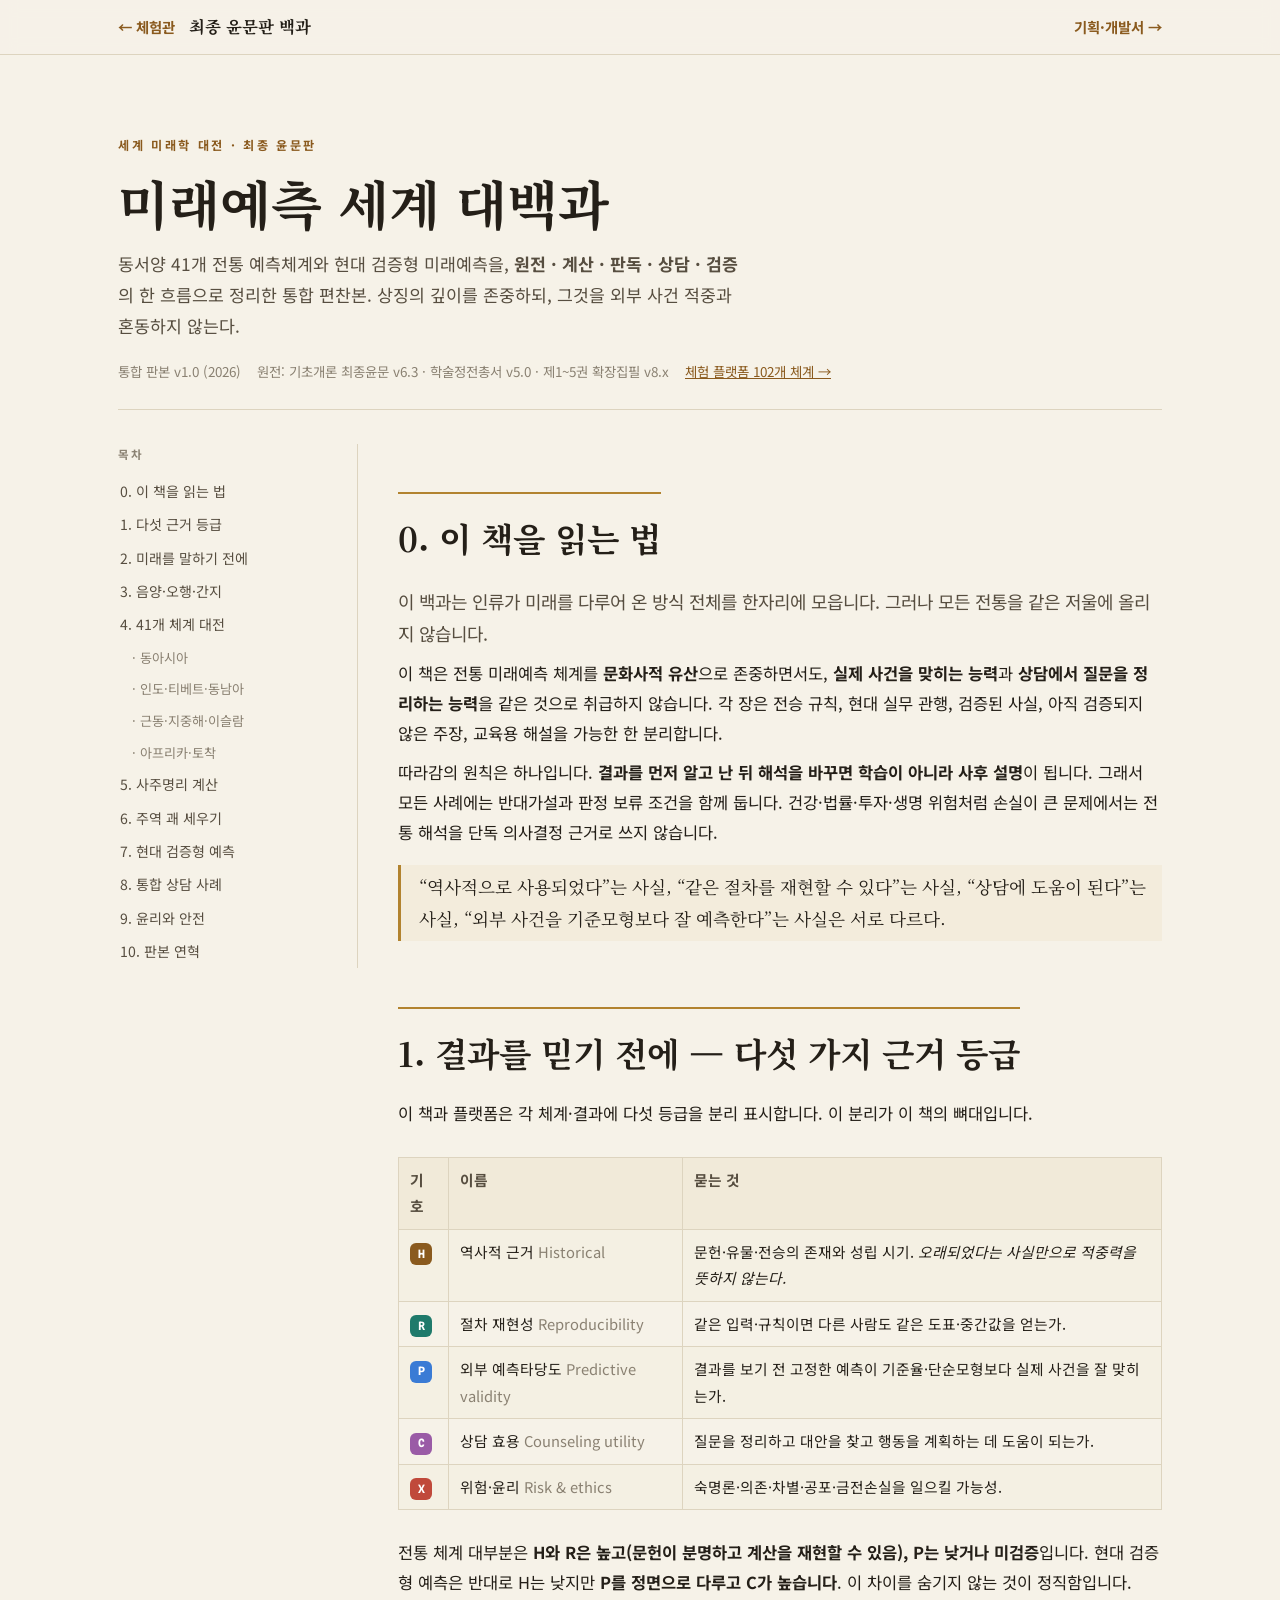
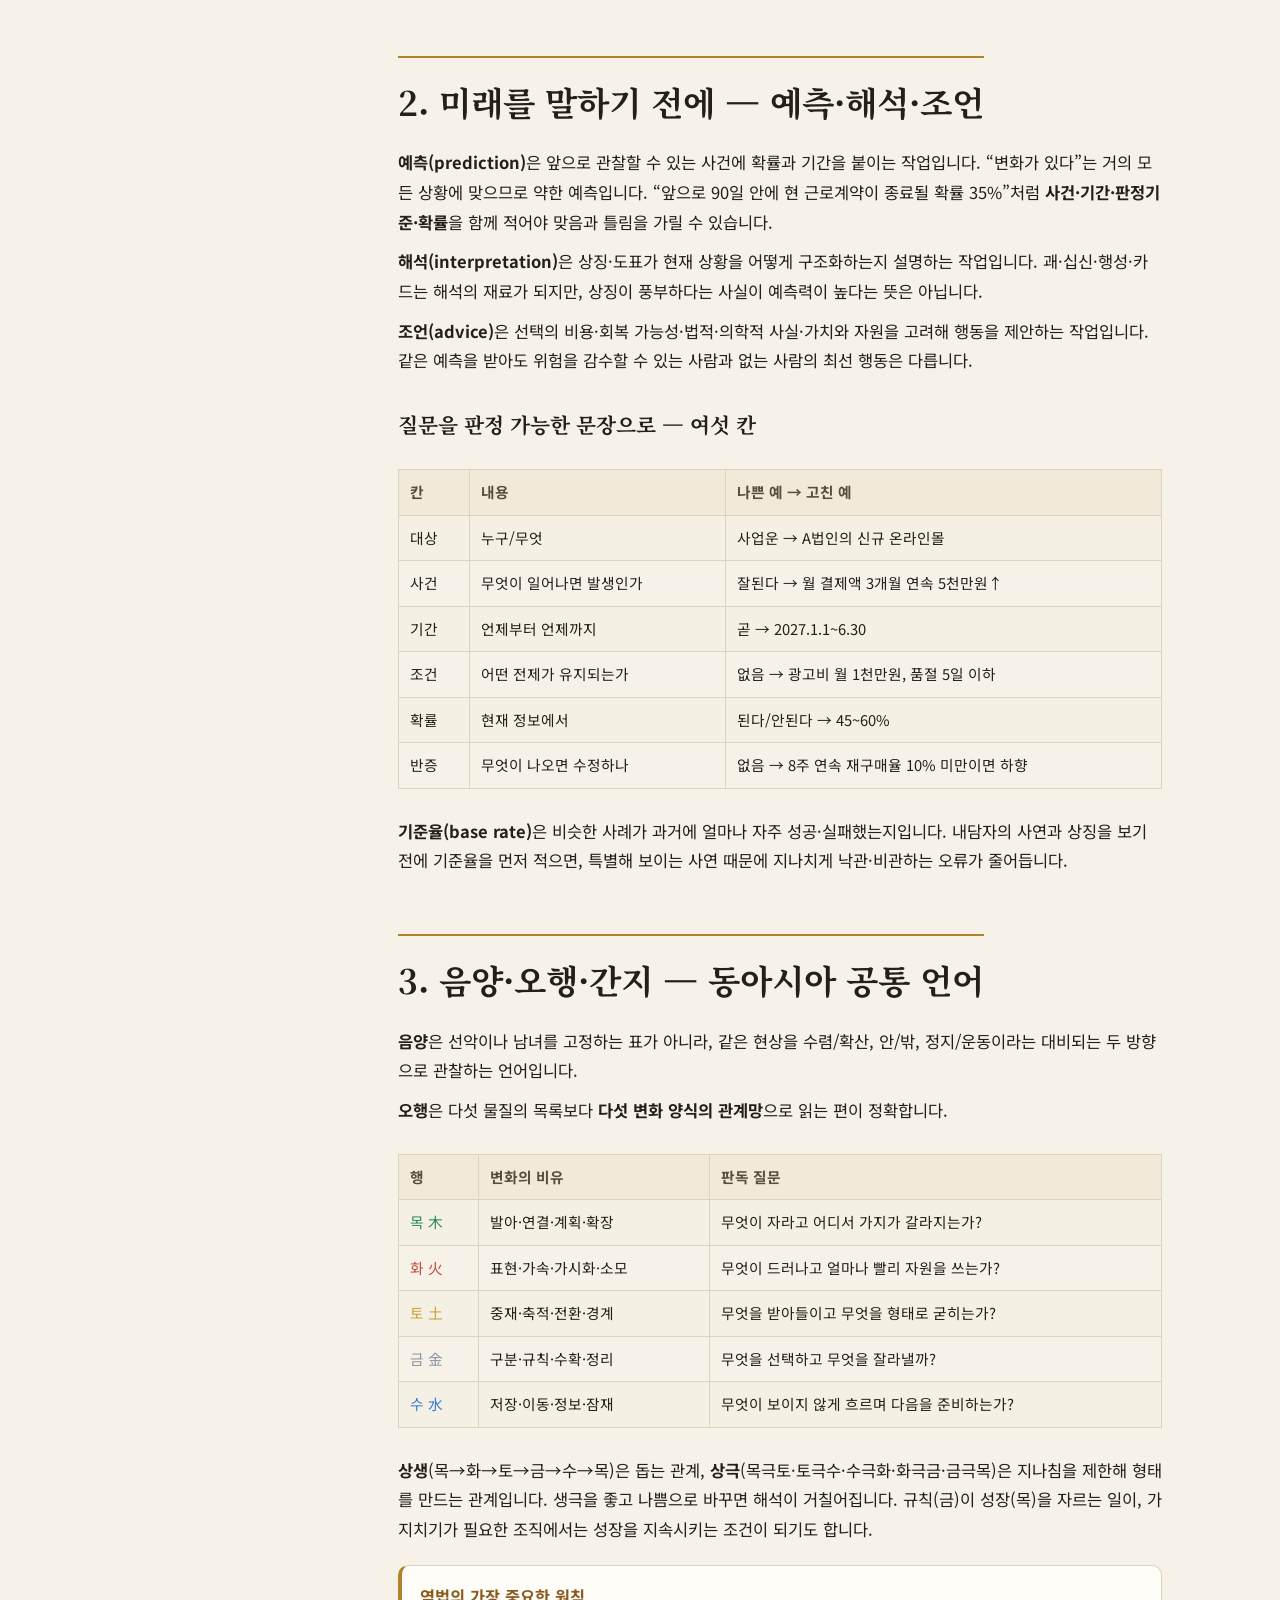
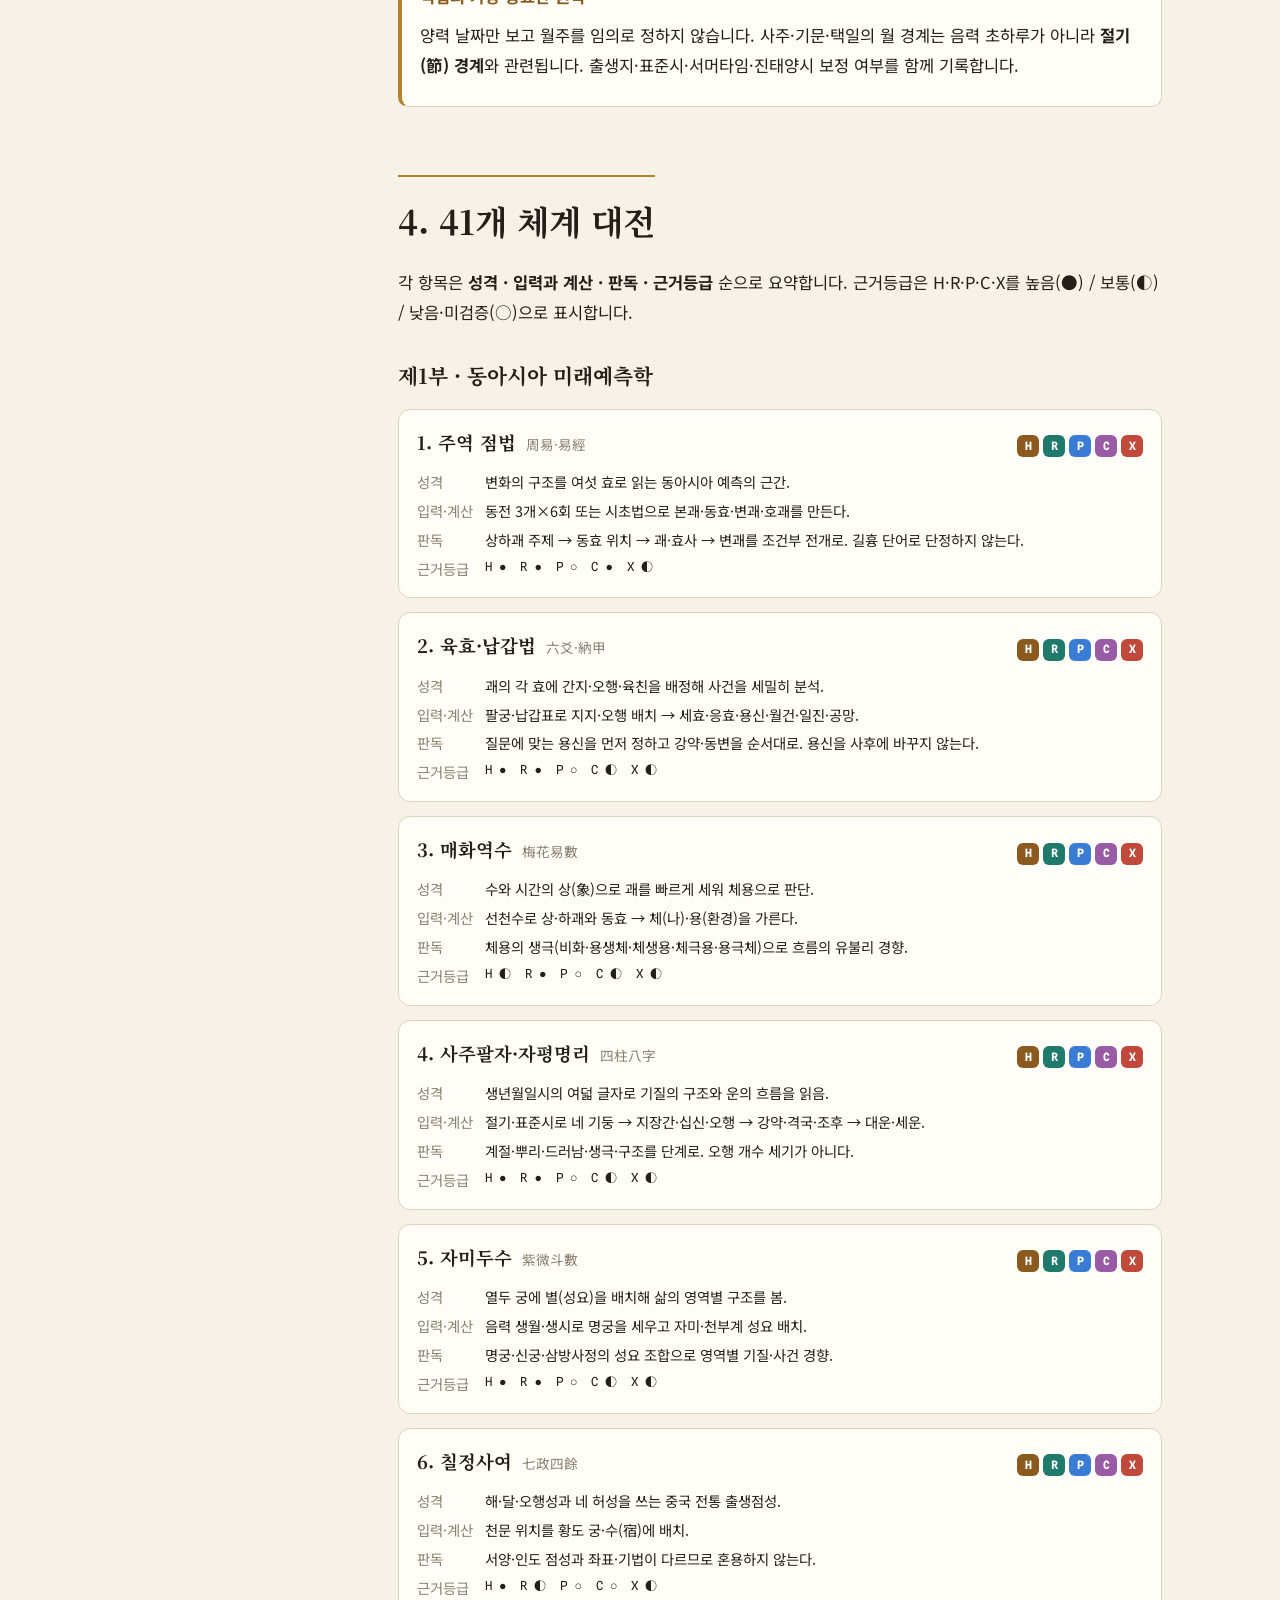
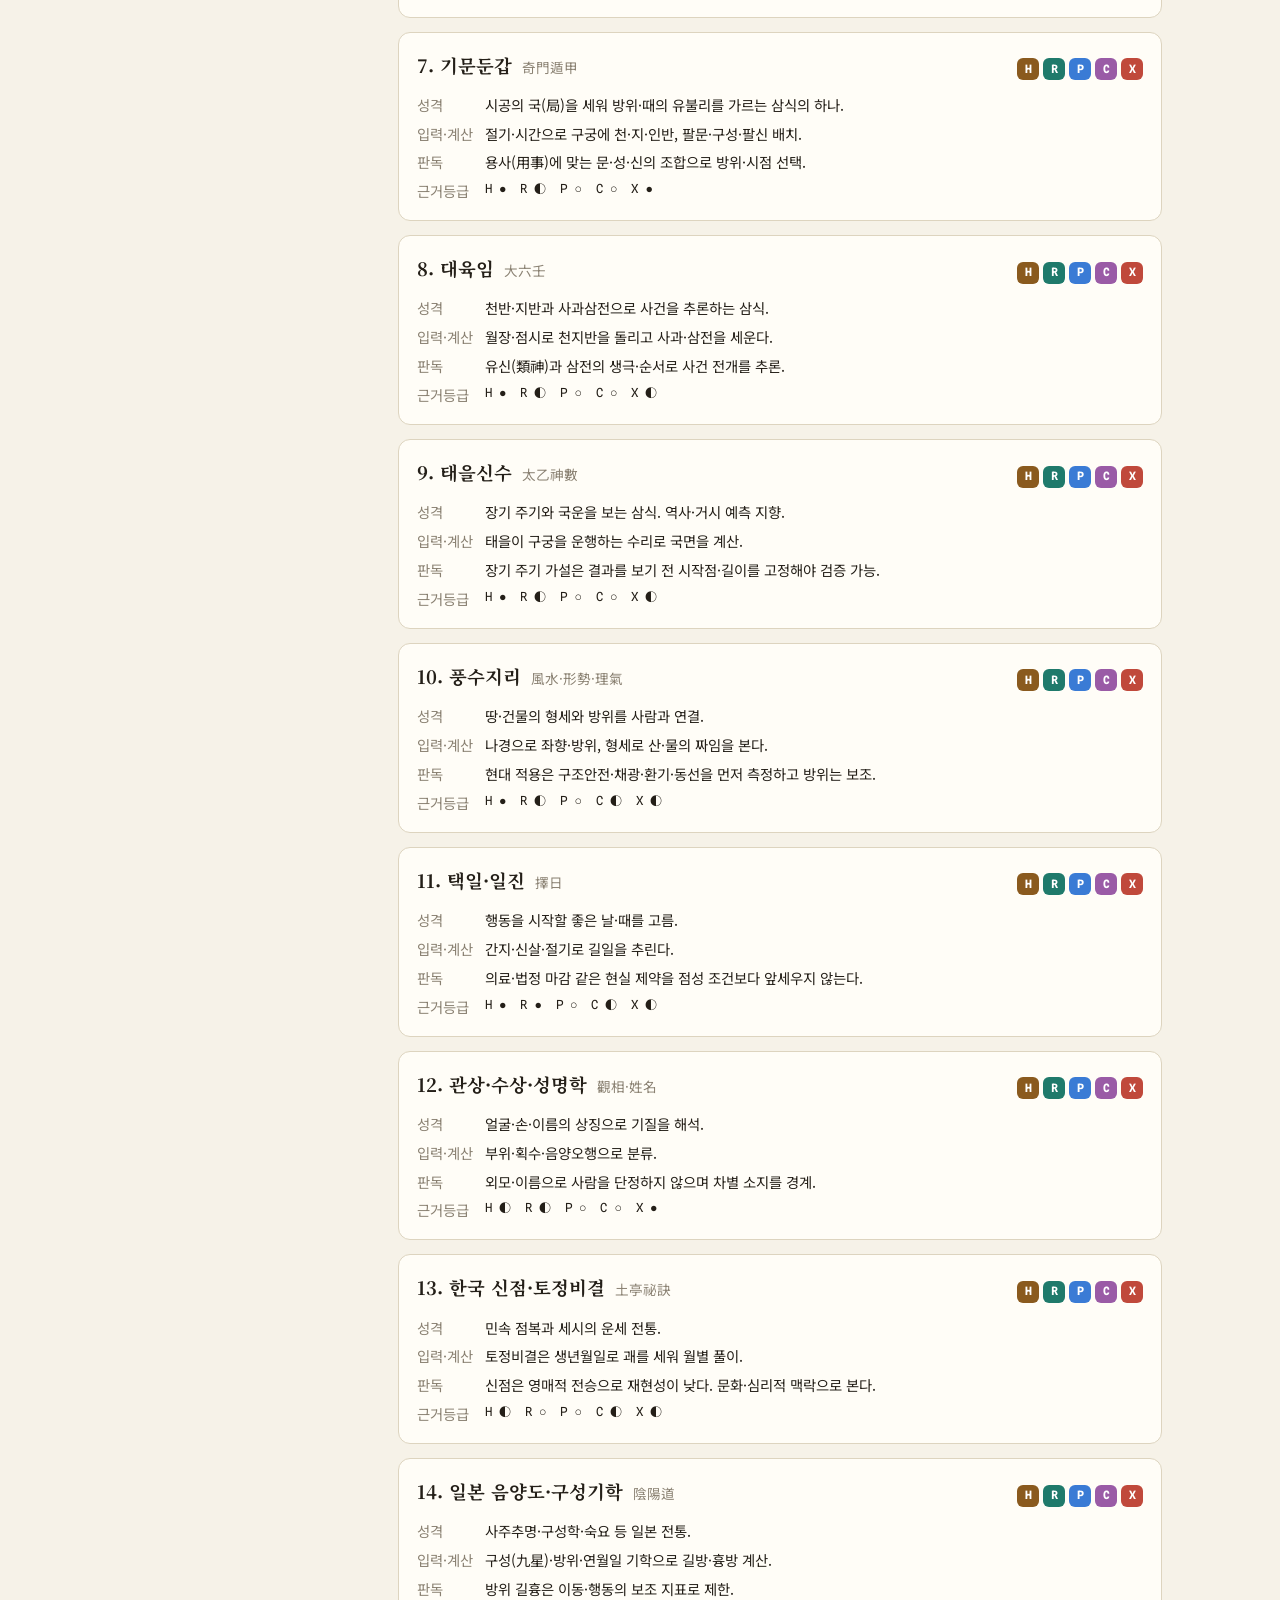
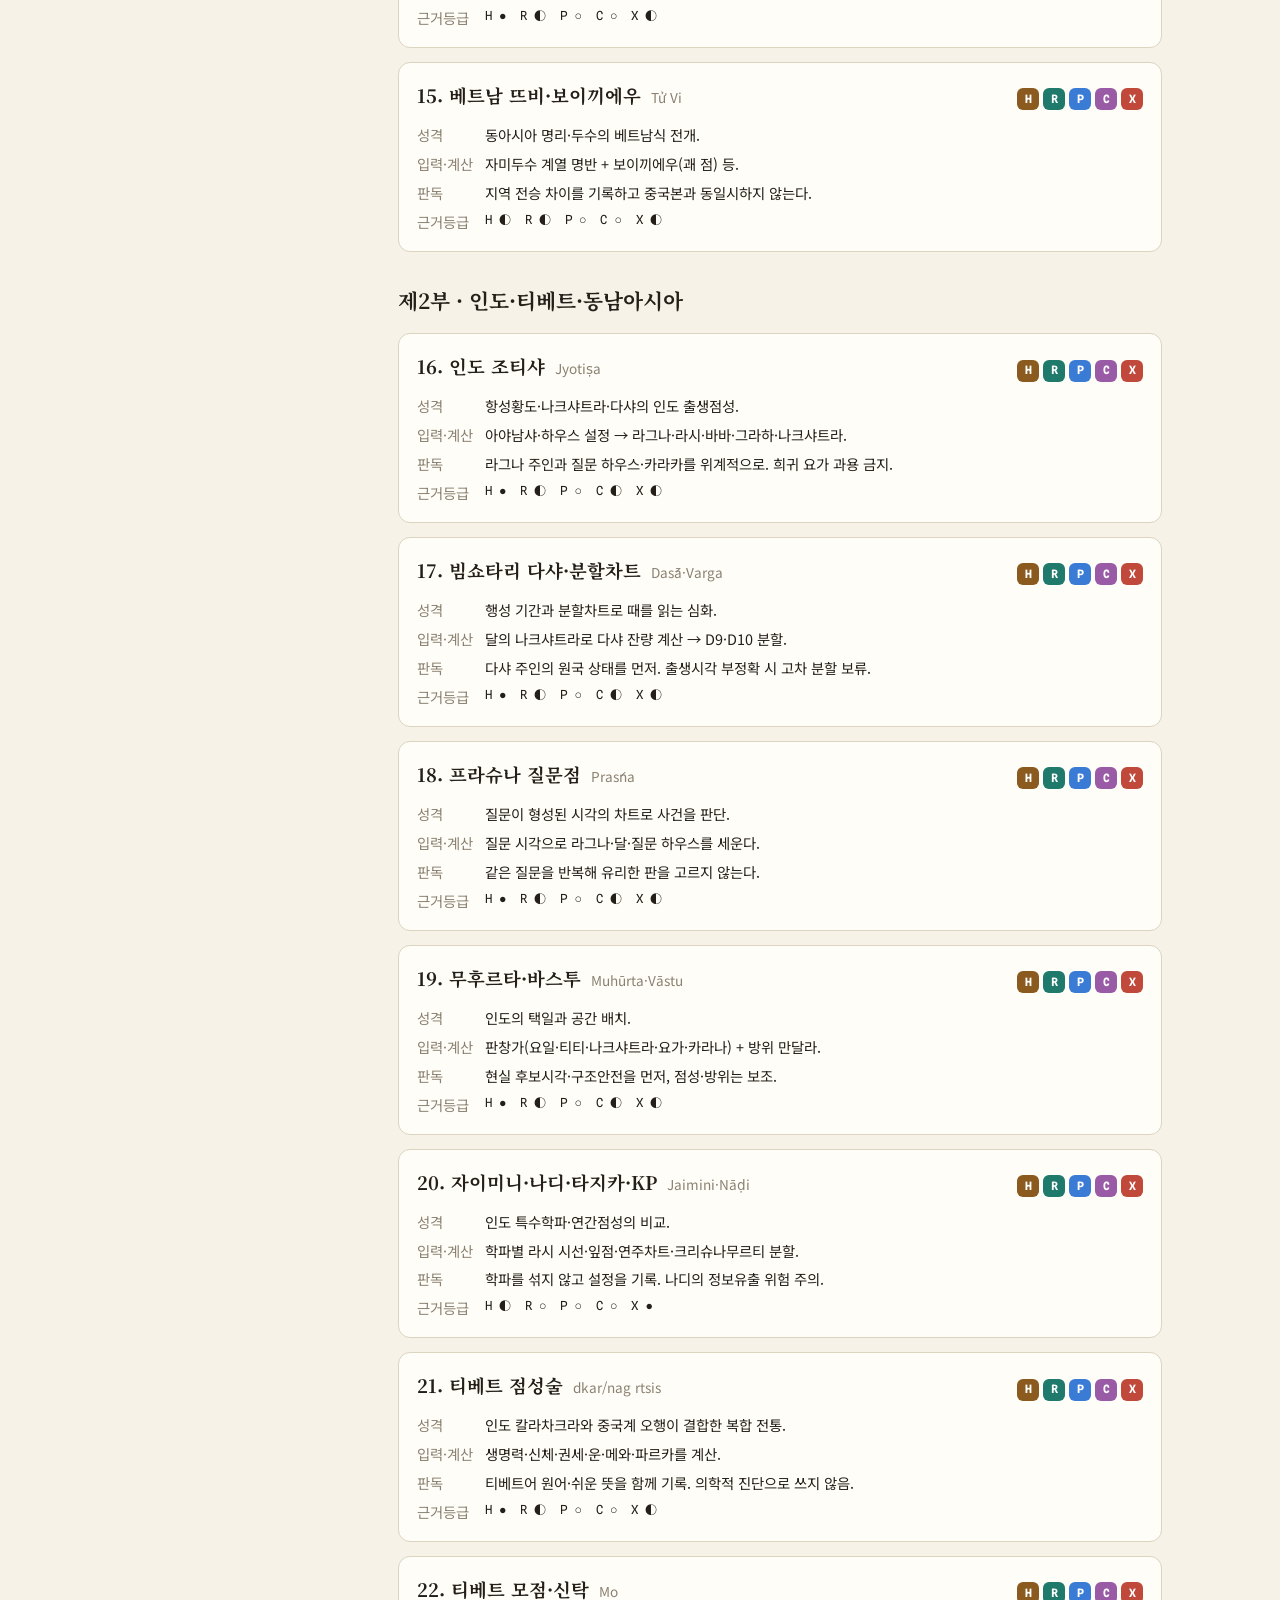
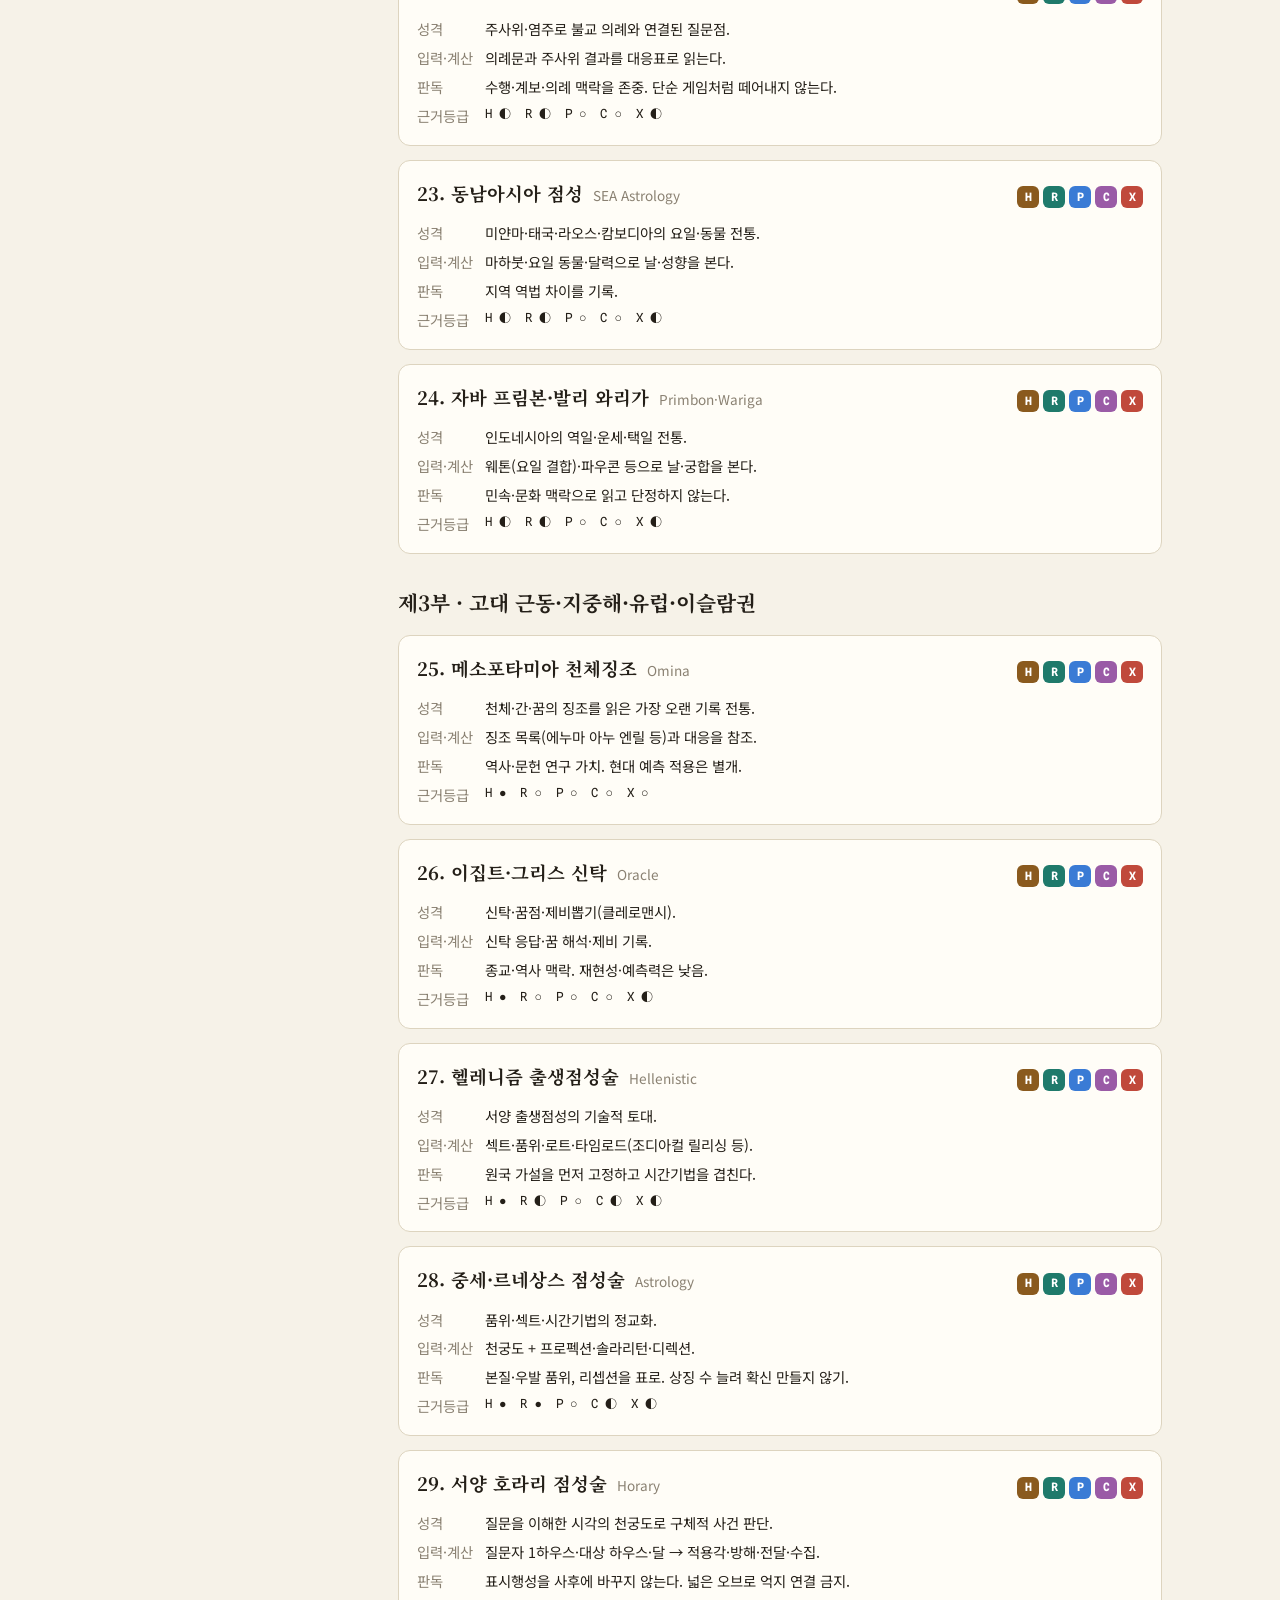
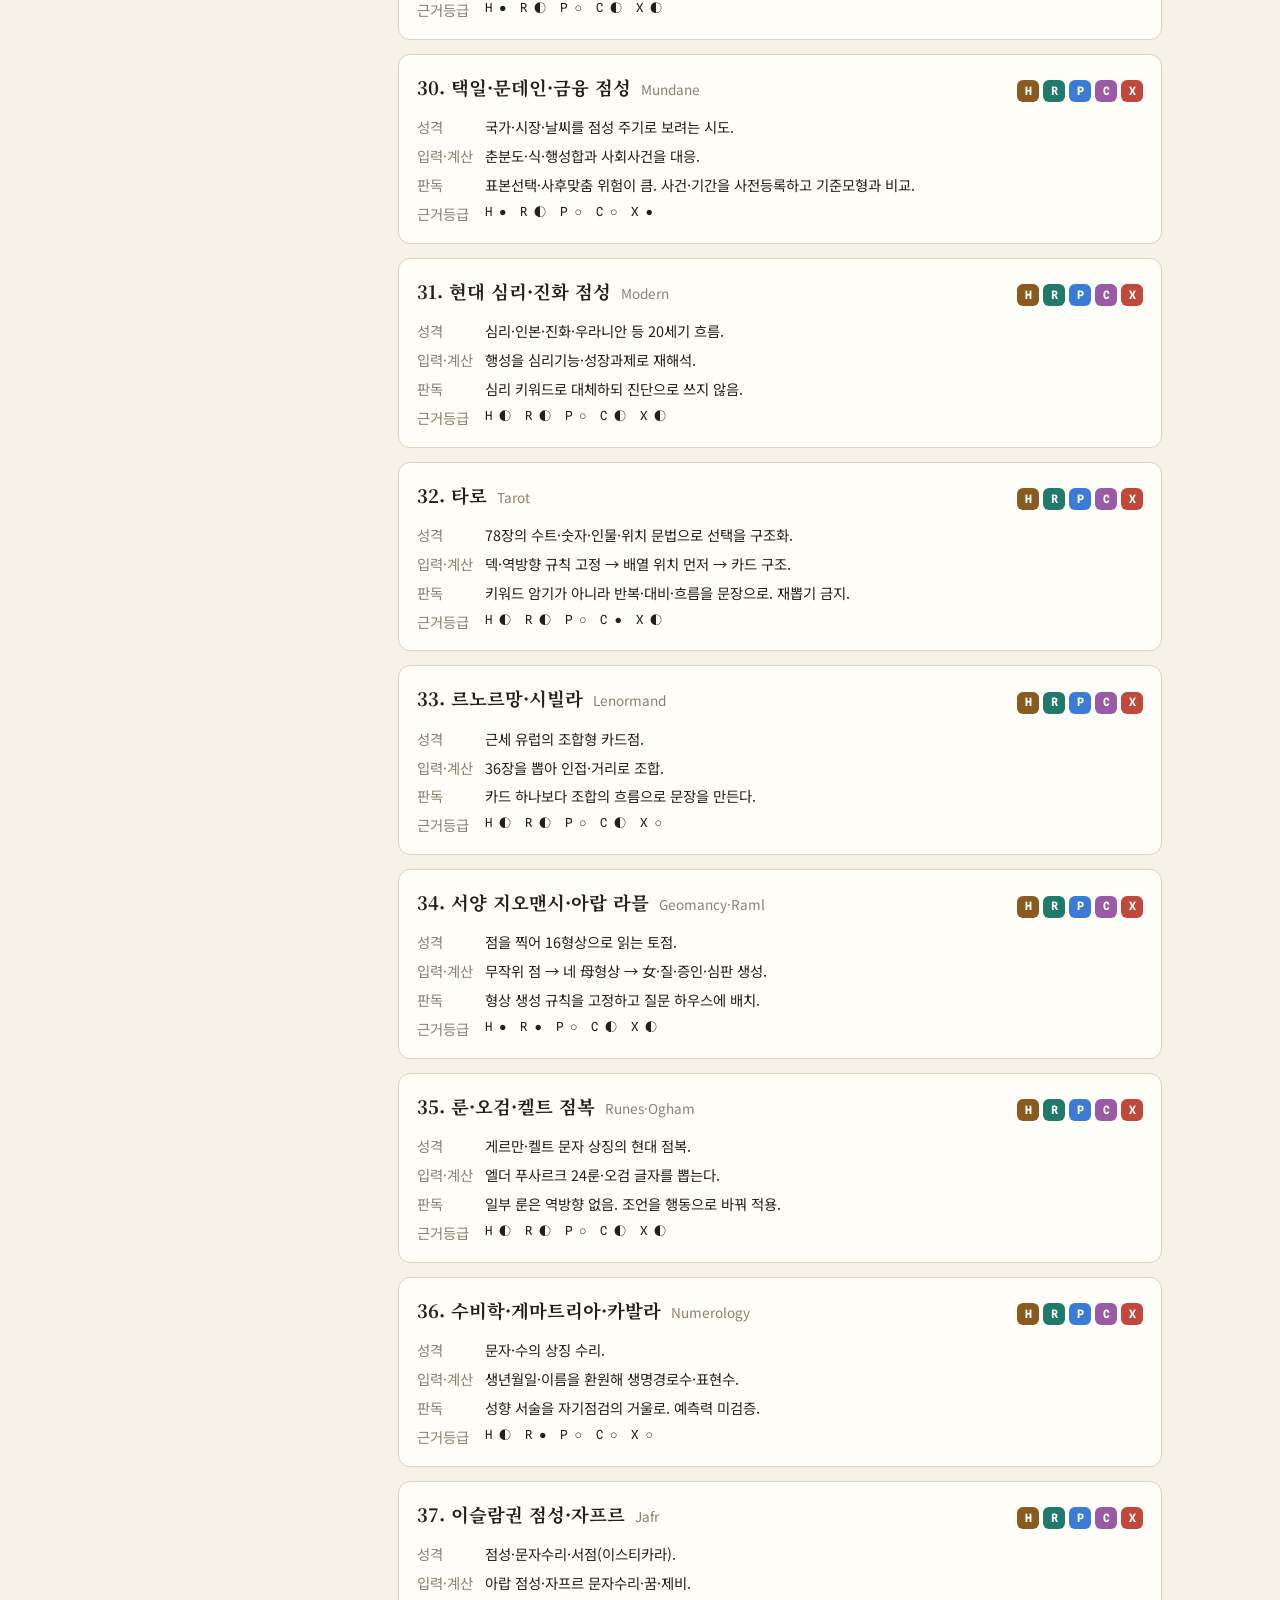
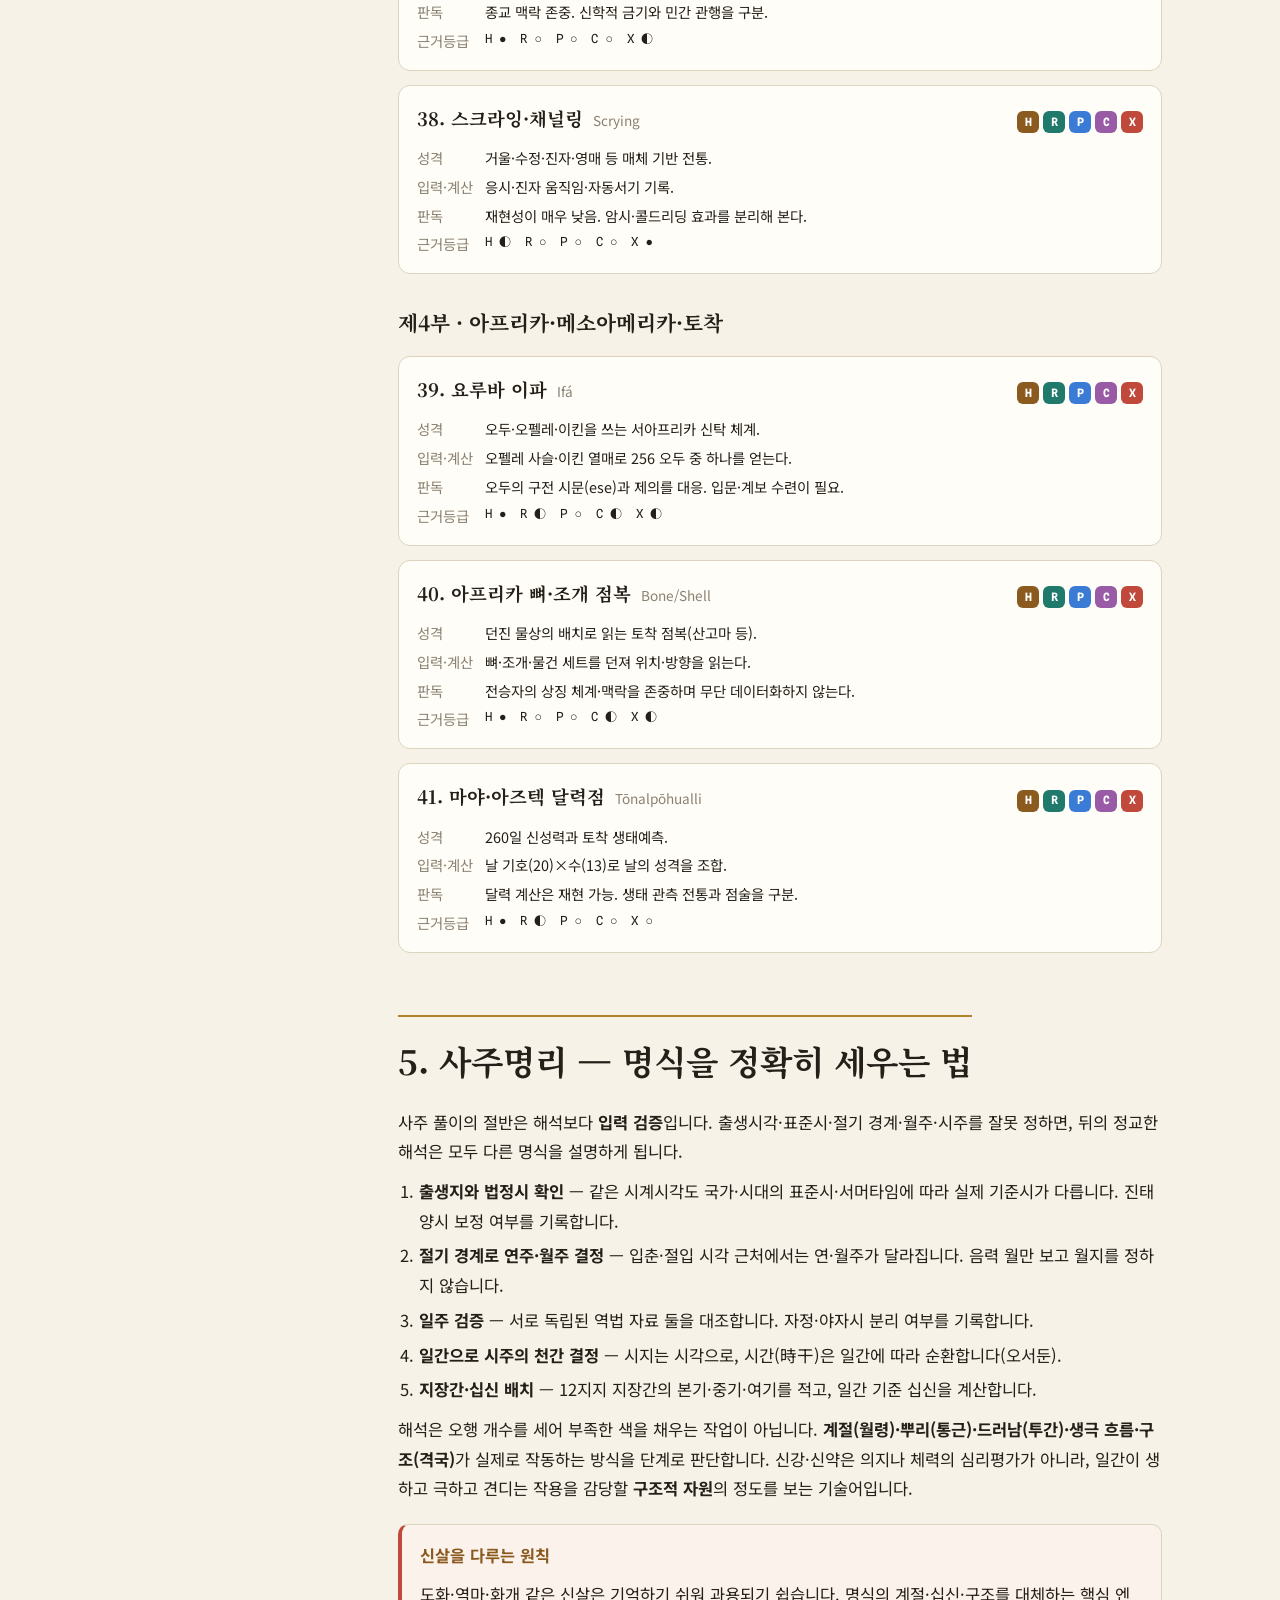
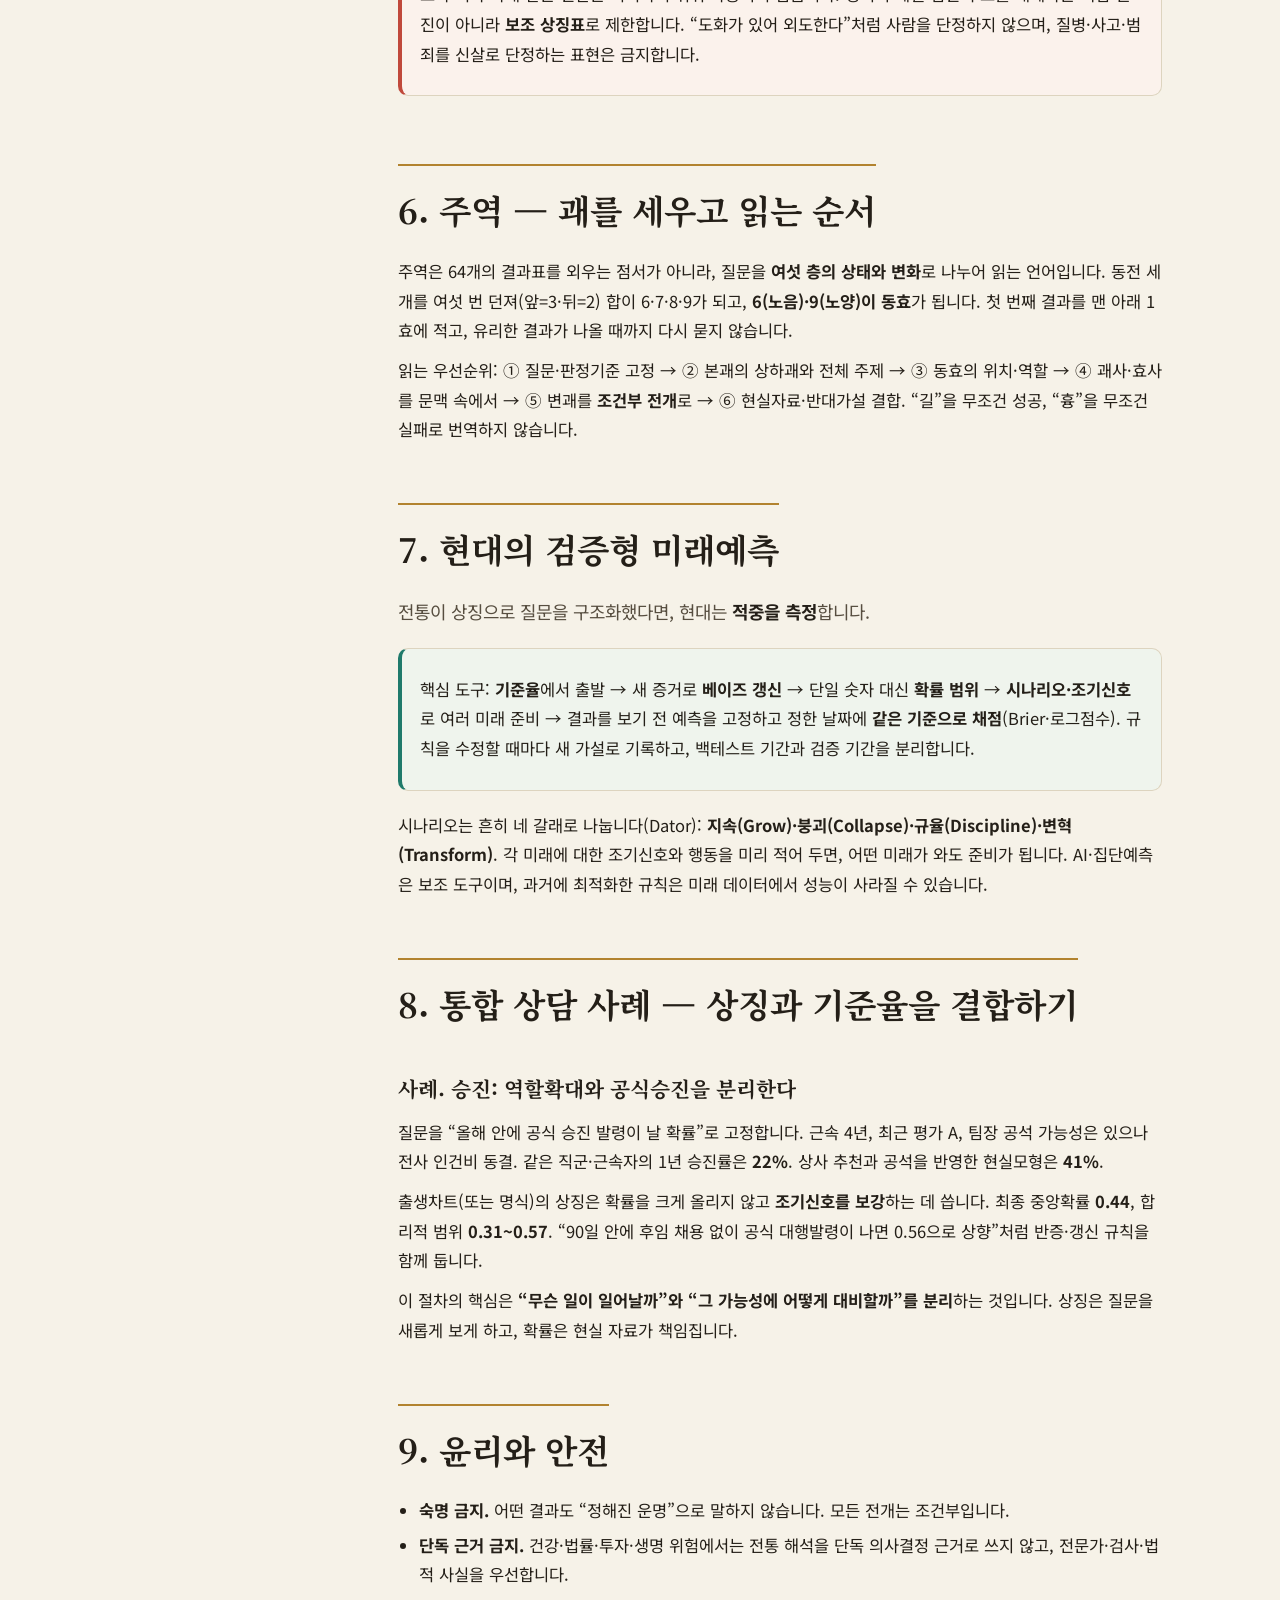
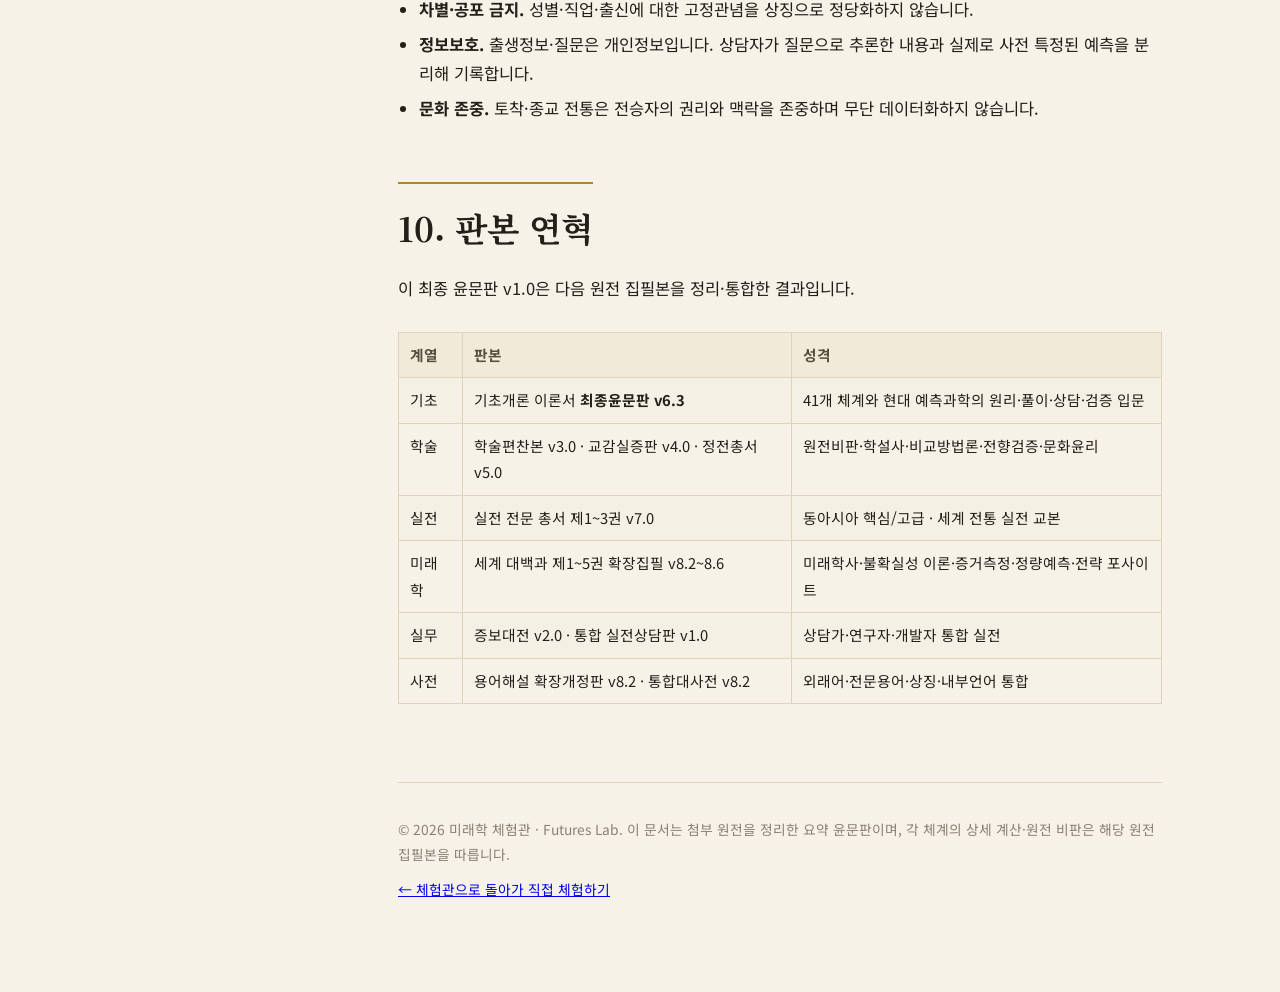
==== commit 069ef201: "v2: 102개 체계로 확장 + 컬러풀 아이콘·애니메이션·고민 맞춤 설계 체계를 11개에서 102개로 대폭 확장하고 모두 실제 체험으로 연결한다.  체계 확장 (8 카테고리) - " ====
--- a/docs/final-encyclopedia.html
+++ b/docs/final-encyclopedia.html
@@ -18,7 +18,7 @@
     <div class="kick">세계 미래학 대전 · 최종 윤문판</div>
     <h1>미래예측 세계 대백과</h1>
     <p class="sub">동서양 41개 전통 예측체계와 현대 검증형 미래예측을, <strong>원전 · 계산 · 판독 · 상담 · 검증</strong>의 한 흐름으로 정리한 통합 편찬본. 상징의 깊이를 존중하되, 그것을 외부 사건 적중과 혼동하지 않는다.</p>
-    <div class="meta"><span>통합 판본 v1.0 (2026)</span><span>원전: 기초개론 최종윤문 v6.3 · 학술정전총서 v5.0 · 제1~5권 확장집필 v8.x</span><span>분량 요약판</span></div>
+    <div class="meta"><span>통합 판본 v1.0 (2026)</span><span>원전: 기초개론 최종윤문 v6.3 · 학술정전총서 v5.0 · 제1~5권 확장집필 v8.x</span><span><a href="../index.html" style="color:var(--accent-2)">체험 플랫폼 102개 체계 →</a></span></div>
   </header>
 
   <div class="layout">
